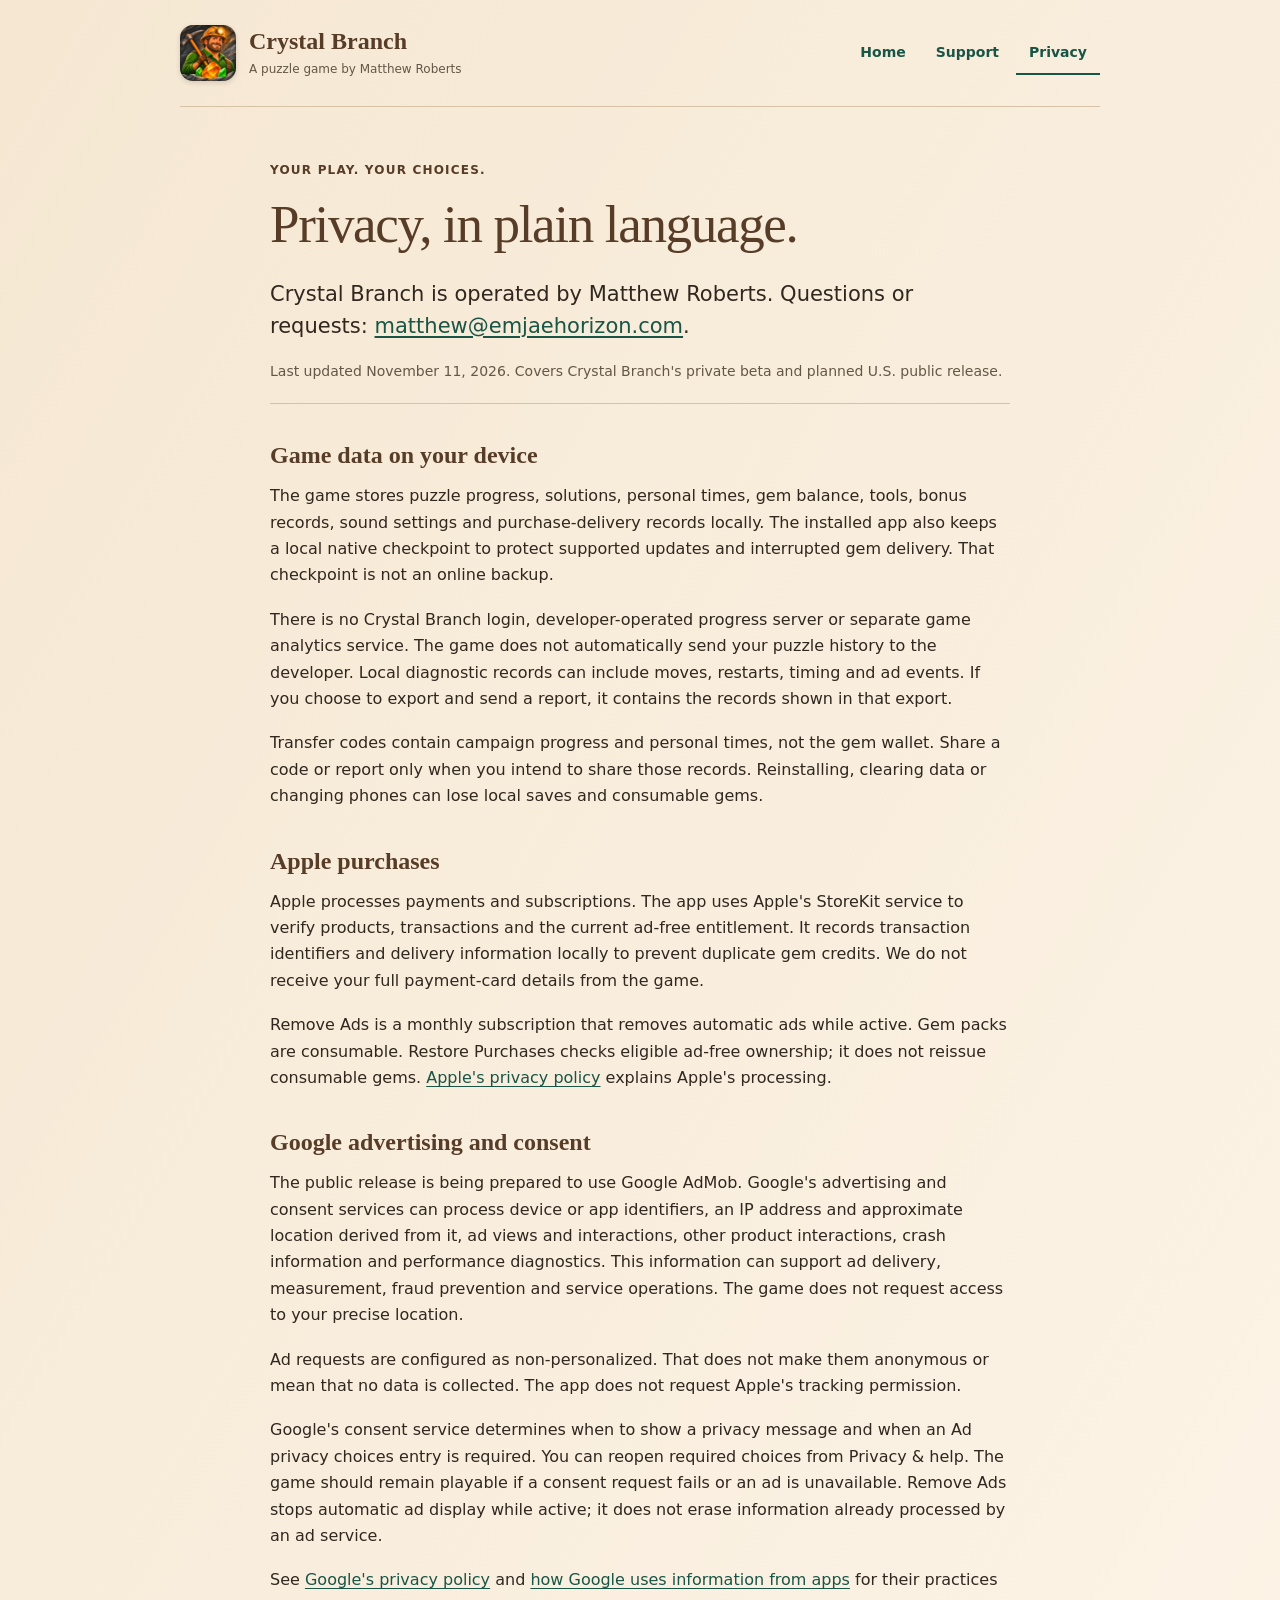
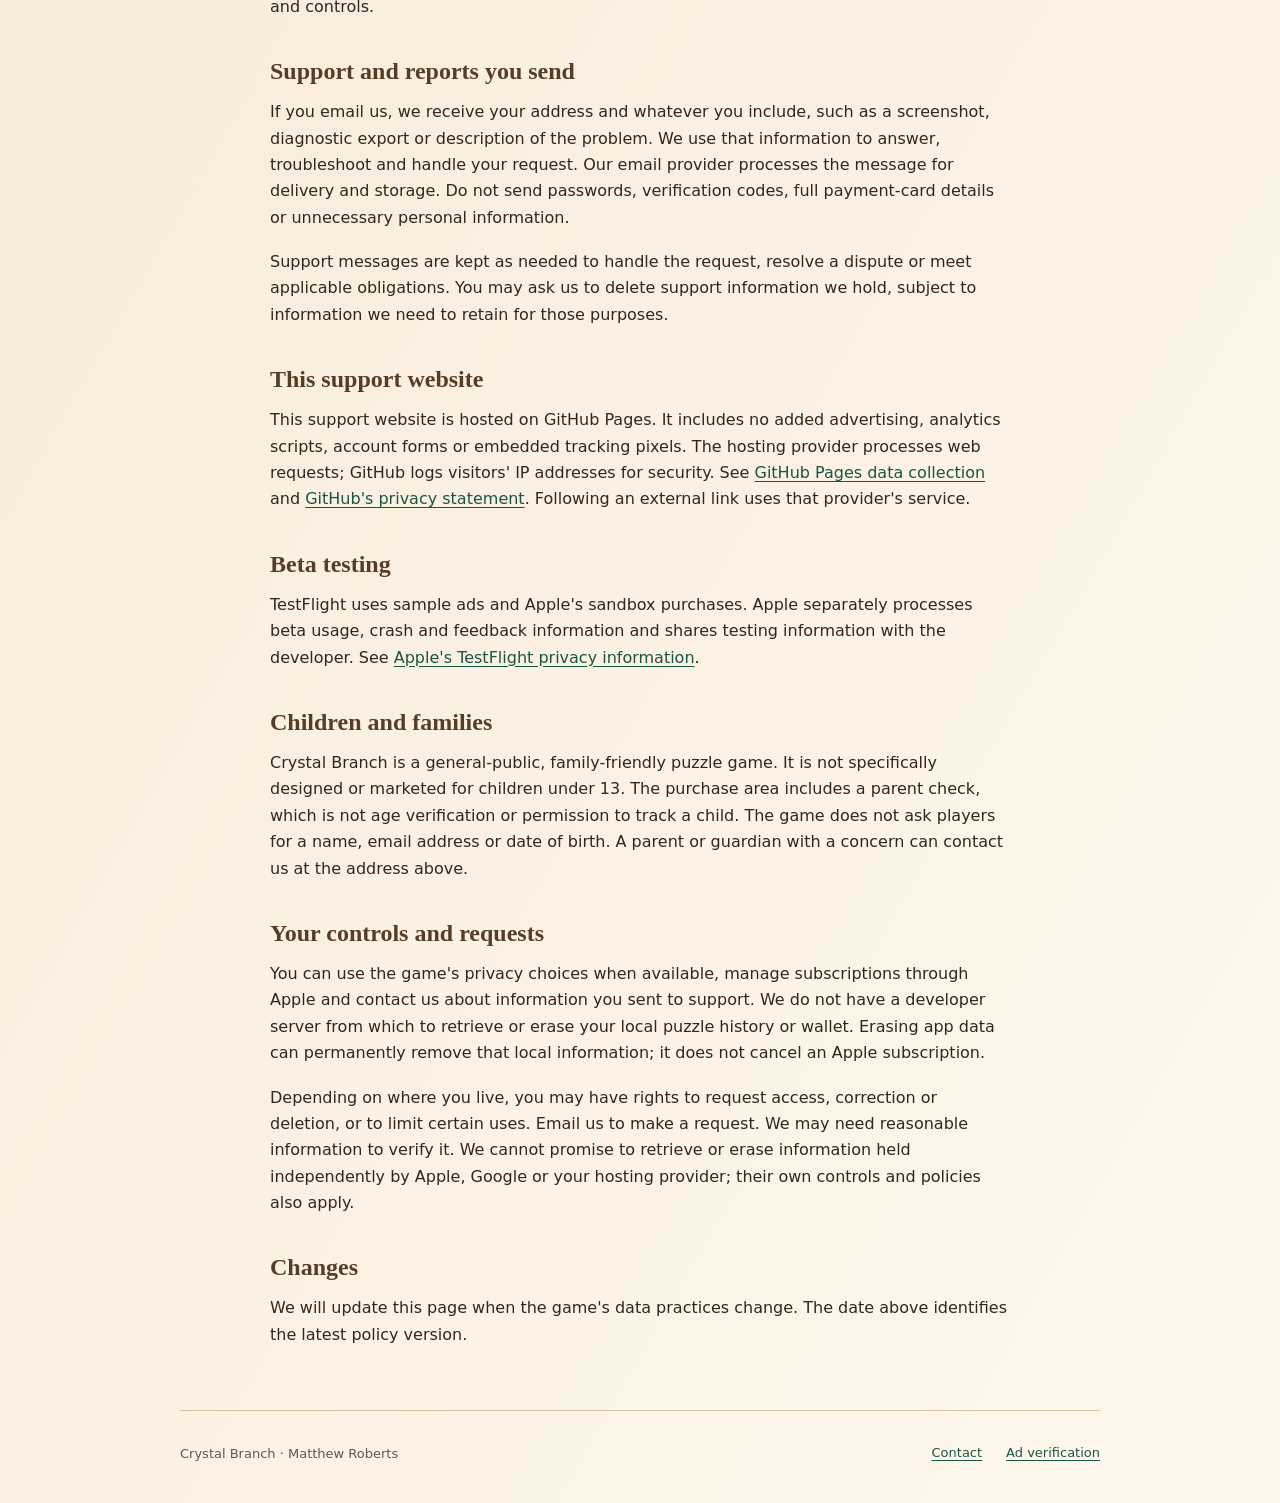
==== privacy/index.html @ 4c327fc4 "Publish Crystal Branch support and privacy website" ====
<!doctype html>
<html lang="en"><head><meta charset="utf-8"><meta name="viewport" content="width=device-width,initial-scale=1"><meta name="color-scheme" content="light"><meta http-equiv="Content-Security-Policy" content="default-src 'self'; script-src 'none'; connect-src 'none'; object-src 'none'; base-uri 'none'; form-action 'none'"><meta name="referrer" content="no-referrer"><title>Privacy · Crystal Branch</title><meta name="description" content="Official Crystal Branch support and privacy information from Matthew Roberts."><link rel="icon" href="../assets/miner-icon.png"><link rel="stylesheet" href="../assets/site.css"></head>
<body><a class="skip" href="#main">Skip to content</a>
<header class="site-header"><a class="brand" href="../"><img src="../assets/miner-icon.png" alt="" width="56" height="56"><span>Crystal Branch<small>A puzzle game by Matthew Roberts</small></span></a><nav aria-label="Main"><a href="../">Home</a><a href="../support/">Support</a><a href="../privacy/" aria-current="page">Privacy</a></nav></header>
<main id="main"><p class="kicker">Your play. Your choices.</p><h1>Privacy, in plain language.</h1>
    <p class="lead">Crystal Branch is operated by Matthew Roberts. Questions or requests: <a href="mailto:matthew@emjaehorizon.com?subject=Crystal%20Branch%20privacy">matthew@emjaehorizon.com</a>.</p>
    <p class="date">Last updated November 11, 2026. Covers Crystal Branch's private beta and planned U.S. public release.</p>
    <section><h2>Game data on your device</h2><p>The game stores puzzle progress, solutions, personal times, gem balance, tools, bonus records, sound settings and purchase-delivery records locally. The installed app also keeps a local native checkpoint to protect supported updates and interrupted gem delivery. That checkpoint is not an online backup.</p><p>There is no Crystal Branch login, developer-operated progress server or separate game analytics service. The game does not automatically send your puzzle history to the developer. Local diagnostic records can include moves, restarts, timing and ad events. If you choose to export and send a report, it contains the records shown in that export.</p><p>Transfer codes contain campaign progress and personal times, not the gem wallet. Share a code or report only when you intend to share those records. Reinstalling, clearing data or changing phones can lose local saves and consumable gems.</p></section>
    <section><h2>Apple purchases</h2><p>Apple processes payments and subscriptions. The app uses Apple's StoreKit service to verify products, transactions and the current ad-free entitlement. It records transaction identifiers and delivery information locally to prevent duplicate gem credits. We do not receive your full payment-card details from the game.</p><p>Remove Ads is a monthly subscription that removes automatic ads while active. Gem packs are consumable. Restore Purchases checks eligible ad-free ownership; it does not reissue consumable gems. <a href="https://www.apple.com/legal/privacy/" target="_blank" rel="noopener noreferrer">Apple's privacy policy</a> explains Apple's processing.</p></section>
    <section><h2>Google advertising and consent</h2><p>The public release is being prepared to use Google AdMob. Google's advertising and consent services can process device or app identifiers, an IP address and approximate location derived from it, ad views and interactions, other product interactions, crash information and performance diagnostics. This information can support ad delivery, measurement, fraud prevention and service operations. The game does not request access to your precise location.</p><p>Ad requests are configured as non-personalized. That does not make them anonymous or mean that no data is collected. The app does not request Apple's tracking permission.</p><p>Google's consent service determines when to show a privacy message and when an Ad privacy choices entry is required. You can reopen required choices from Privacy &amp; help. The game should remain playable if a consent request fails or an ad is unavailable. Remove Ads stops automatic ad display while active; it does not erase information already processed by an ad service.</p><p>See <a href="https://policies.google.com/privacy" target="_blank" rel="noopener noreferrer">Google's privacy policy</a> and <a href="https://policies.google.com/technologies/partner-sites" target="_blank" rel="noopener noreferrer">how Google uses information from apps</a> for their practices and controls.</p></section>
    <section><h2>Support and reports you send</h2><p>If you email us, we receive your address and whatever you include, such as a screenshot, diagnostic export or description of the problem. We use that information to answer, troubleshoot and handle your request. Our email provider processes the message for delivery and storage. Do not send passwords, verification codes, full payment-card details or unnecessary personal information.</p><p>Support messages are kept as needed to handle the request, resolve a dispute or meet applicable obligations. You may ask us to delete support information we hold, subject to information we need to retain for those purposes.</p></section>
    <section><h2>This support website</h2><p>This support website is hosted on GitHub Pages. It includes no added advertising, analytics scripts, account forms or embedded tracking pixels. The hosting provider processes web requests; GitHub logs visitors' IP addresses for security. See <a href="https://docs.github.com/en/pages/getting-started-with-github-pages/what-is-github-pages#data-collection" target="_blank" rel="noopener noreferrer">GitHub Pages data collection</a> and <a href="https://docs.github.com/en/site-policy/privacy-policies/github-general-privacy-statement" target="_blank" rel="noopener noreferrer">GitHub's privacy statement</a>. Following an external link uses that provider's service.</p></section>
    <section><h2>Beta testing</h2><p>TestFlight uses sample ads and Apple's sandbox purchases. Apple separately processes beta usage, crash and feedback information and shares testing information with the developer. See <a href="https://www.apple.com/legal/privacy/data/en/test-flight/" target="_blank" rel="noopener noreferrer">Apple's TestFlight privacy information</a>.</p></section>
    <section><h2>Children and families</h2><p>Crystal Branch is a general-public, family-friendly puzzle game. It is not specifically designed or marketed for children under 13. The purchase area includes a parent check, which is not age verification or permission to track a child. The game does not ask players for a name, email address or date of birth. A parent or guardian with a concern can contact us at the address above.</p></section>
    <section><h2>Your controls and requests</h2><p>You can use the game's privacy choices when available, manage subscriptions through Apple and contact us about information you sent to support. We do not have a developer server from which to retrieve or erase your local puzzle history or wallet. Erasing app data can permanently remove that local information; it does not cancel an Apple subscription.</p><p>Depending on where you live, you may have rights to request access, correction or deletion, or to limit certain uses. Email us to make a request. We may need reasonable information to verify it. We cannot promise to retrieve or erase information held independently by Apple, Google or your hosting provider; their own controls and policies also apply.</p></section>
    <section><h2>Changes</h2><p>We will update this page when the game's data practices change. The date above identifies the latest policy version.</p></section></main>
<footer><span>Crystal Branch · Matthew Roberts</span><a href="mailto:matthew@emjaehorizon.com">Contact</a><a href="../app-ads.txt">Ad verification</a></footer></body></html>
---- assets/site.css ----
:root{color-scheme:light;--paper:#fff7eb;--ink:#30271f;--muted:#645746;--line:#d5c2a7;--jade:#195546;--wood:#573c27;--apricot:#efc396;font-family:system-ui,-apple-system,BlinkMacSystemFont,"Segoe UI",sans-serif;font-size:16px;line-height:1.65;background:#eee0c9;color:var(--ink)}
*{box-sizing:border-box}body{margin:0;background:linear-gradient(120deg,#f5e7d2,#fff8ee);min-height:100vh}a{color:var(--jade);text-underline-offset:3px}a:hover{text-decoration-thickness:2px}a:focus-visible{outline:3px solid #a84b15;outline-offset:4px;border-radius:3px}.skip{position:absolute;left:12px;top:-100px;z-index:3;padding:12px;background:white}.skip:focus{top:12px}.draft{padding:9px 22px;text-align:center;background:#3e3025;color:#fff4df;font-size:12px;letter-spacing:.025em}.site-header,main,footer{width:min(100% - 48px,920px);margin-inline:auto}.site-header{padding-block:25px;display:flex;align-items:center;justify-content:space-between;gap:24px;border-bottom:1px solid var(--line)}.brand{display:flex;gap:13px;align-items:center;text-decoration:none;color:var(--wood);font:700 24px/1.15 Georgia,serif}.brand img{border-radius:13px;box-shadow:0 2px 5px #3e30252b}.brand small{display:block;font:12px/1.5 system-ui,sans-serif;color:var(--muted);padding-top:5px}.site-header nav{display:flex;gap:4px;flex-wrap:wrap}.site-header nav a{padding:10px 13px;min-height:44px;text-decoration:none;font-size:14px;font-weight:650}.site-header nav a[aria-current]{box-shadow:inset 0 -2px var(--jade)}main{padding-block:54px 62px;max-width:740px}.kicker{font-size:12px;letter-spacing:.1em;text-transform:uppercase;color:var(--wood);font-weight:700;margin:0 0 14px}h1{font:500 clamp(35px,5vw,53px)/1.12 Georgia,serif;letter-spacing:-.025em;color:var(--wood);margin:0 0 25px;max-width:660px}h2{font:600 24px/1.25 Georgia,serif;color:var(--wood);margin:0 0 13px}p{margin:0 0 18px}.lead{font-size:21px;line-height:1.5;max-width:650px}.date{font-size:14px;color:var(--muted);padding-bottom:20px;border-bottom:1px solid var(--line)}section{margin-top:36px}section p:last-child{margin-bottom:0}.actions{display:flex;align-items:center;gap:24px;flex-wrap:wrap;margin:30px 0 40px}.button{background:var(--jade);color:#fff8e9;display:inline-flex;min-height:48px;padding:11px 25px;border-radius:6px;font-weight:650;text-decoration:none}.text-link{display:inline-block;min-height:44px;padding-block:9px}.note{border-left:4px solid #c38c48;padding:6px 0 6px 22px}.note h2{font-size:22px}footer{border-top:1px solid var(--line);padding-block:22px 30px;display:flex;gap:12px 24px;flex-wrap:wrap;align-items:center;font-size:13px;color:var(--muted)}footer a{padding-block:9px;min-height:40px}footer span{margin-right:auto}
@media(max-width:580px){.site-header,main,footer{width:calc(100% - 36px)}.site-header{align-items:flex-start;flex-direction:column;gap:14px;padding-block:20px}.site-header nav{width:100%}.site-header nav a{padding-inline:12px}.site-header nav a:first-child{padding-left:0}main{padding-block:35px 45px}.draft{font-size:11px;text-align:left;padding:9px 18px}.lead{font-size:19px}footer span{width:100%}.actions{gap:12px 22px}}
@media(prefers-reduced-motion:no-preference){a{transition:color .12s ease,background-color .12s ease}}
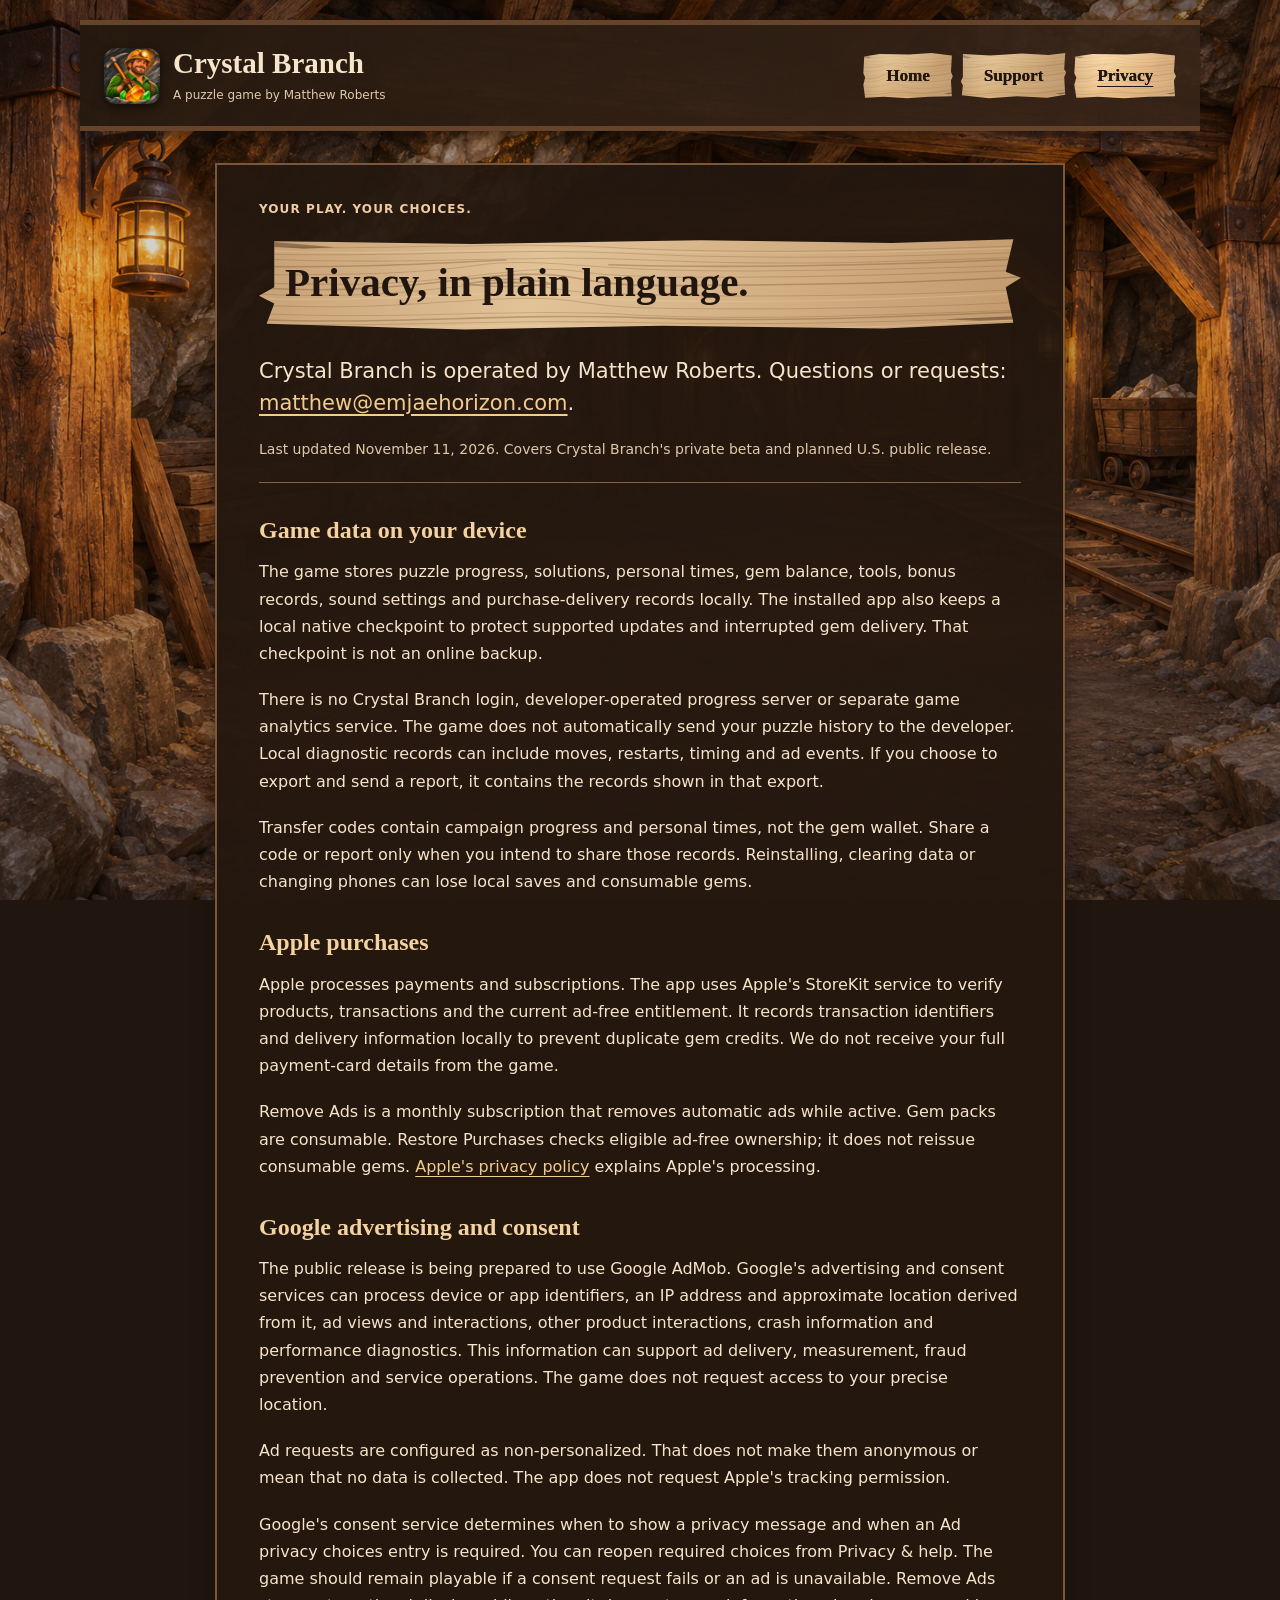
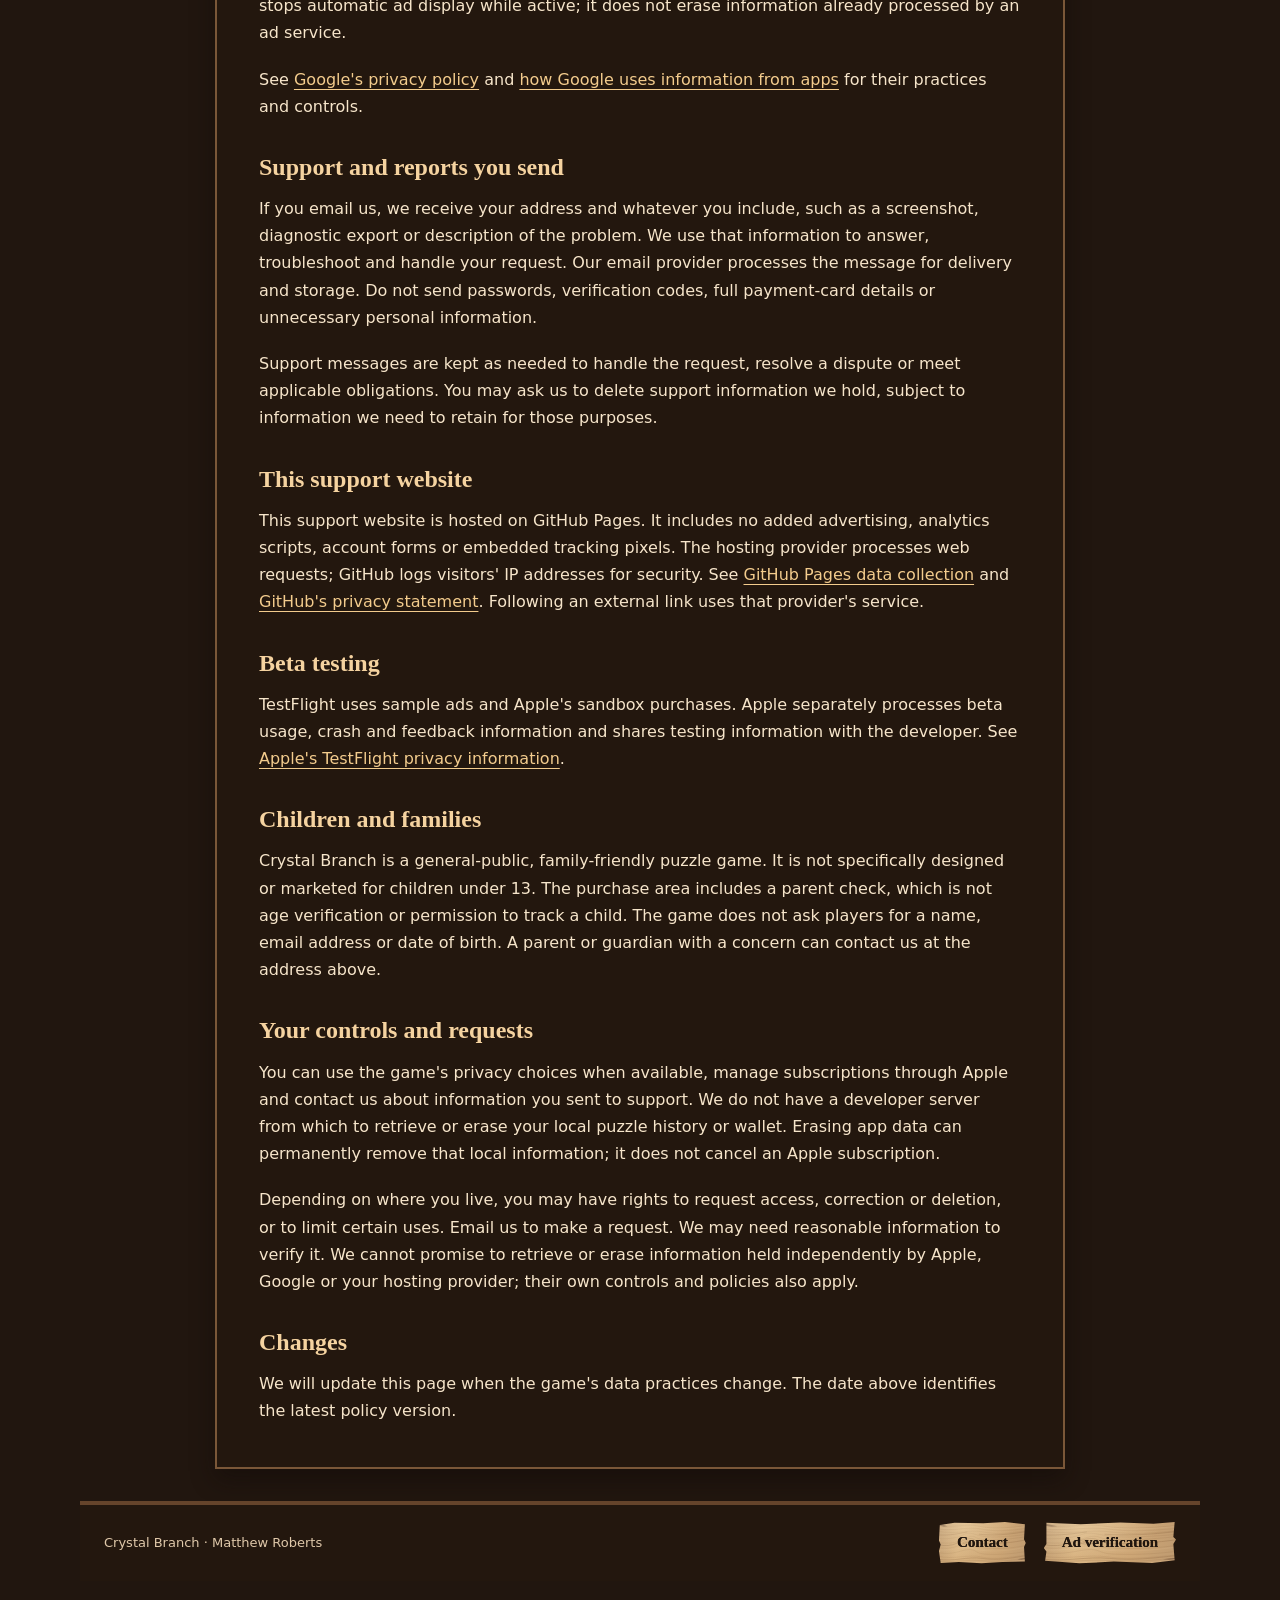
==== commit 4c000a69: "Match Crystal Branch website to the game timber and cave artwork" ====
--- a/privacy/index.html
+++ b/privacy/index.html
@@ -1,8 +1,8 @@
 <!doctype html>
-<html lang="en"><head><meta charset="utf-8"><meta name="viewport" content="width=device-width,initial-scale=1"><meta name="color-scheme" content="light"><meta http-equiv="Content-Security-Policy" content="default-src 'self'; script-src 'none'; connect-src 'none'; object-src 'none'; base-uri 'none'; form-action 'none'"><meta name="referrer" content="no-referrer"><title>Privacy · Crystal Branch</title><meta name="description" content="Official Crystal Branch support and privacy information from Matthew Roberts."><link rel="icon" href="../assets/miner-icon.png"><link rel="stylesheet" href="../assets/site.css"></head>
-<body><a class="skip" href="#main">Skip to content</a>
+<html lang="en"><head><meta charset="utf-8"><meta name="viewport" content="width=device-width,initial-scale=1"><meta name="color-scheme" content="dark"><meta http-equiv="Content-Security-Policy" content="default-src 'self'; script-src 'none'; connect-src 'none'; object-src 'none'; base-uri 'none'; form-action 'none'"><meta name="referrer" content="no-referrer"><title>Privacy · Crystal Branch</title><meta name="description" content="Official Crystal Branch support and privacy information from Matthew Roberts."><link rel="icon" href="../assets/miner-icon.png"><link rel="stylesheet" href="../assets/site.css?v=05d16c762f"></head>
+<body data-page="privacy"><a class="skip" href="#main">Skip to content</a>
 <header class="site-header"><a class="brand" href="../"><img src="../assets/miner-icon.png" alt="" width="56" height="56"><span>Crystal Branch<small>A puzzle game by Matthew Roberts</small></span></a><nav aria-label="Main"><a href="../">Home</a><a href="../support/">Support</a><a href="../privacy/" aria-current="page">Privacy</a></nav></header>
-<main id="main"><p class="kicker">Your play. Your choices.</p><h1>Privacy, in plain language.</h1>
+<main id="main" class="document-page"><div class="page-copy"><p class="kicker">Your play. Your choices.</p><h1>Privacy, in plain language.</h1>
     <p class="lead">Crystal Branch is operated by Matthew Roberts. Questions or requests: <a href="mailto:matthew@emjaehorizon.com?subject=Crystal%20Branch%20privacy">matthew@emjaehorizon.com</a>.</p>
     <p class="date">Last updated November 11, 2026. Covers Crystal Branch's private beta and planned U.S. public release.</p>
     <section><h2>Game data on your device</h2><p>The game stores puzzle progress, solutions, personal times, gem balance, tools, bonus records, sound settings and purchase-delivery records locally. The installed app also keeps a local native checkpoint to protect supported updates and interrupted gem delivery. That checkpoint is not an online backup.</p><p>There is no Crystal Branch login, developer-operated progress server or separate game analytics service. The game does not automatically send your puzzle history to the developer. Local diagnostic records can include moves, restarts, timing and ad events. If you choose to export and send a report, it contains the records shown in that export.</p><p>Transfer codes contain campaign progress and personal times, not the gem wallet. Share a code or report only when you intend to share those records. Reinstalling, clearing data or changing phones can lose local saves and consumable gems.</p></section>
@@ -13,5 +13,5 @@
     <section><h2>Beta testing</h2><p>TestFlight uses sample ads and Apple's sandbox purchases. Apple separately processes beta usage, crash and feedback information and shares testing information with the developer. See <a href="https://www.apple.com/legal/privacy/data/en/test-flight/" target="_blank" rel="noopener noreferrer">Apple's TestFlight privacy information</a>.</p></section>
     <section><h2>Children and families</h2><p>Crystal Branch is a general-public, family-friendly puzzle game. It is not specifically designed or marketed for children under 13. The purchase area includes a parent check, which is not age verification or permission to track a child. The game does not ask players for a name, email address or date of birth. A parent or guardian with a concern can contact us at the address above.</p></section>
     <section><h2>Your controls and requests</h2><p>You can use the game's privacy choices when available, manage subscriptions through Apple and contact us about information you sent to support. We do not have a developer server from which to retrieve or erase your local puzzle history or wallet. Erasing app data can permanently remove that local information; it does not cancel an Apple subscription.</p><p>Depending on where you live, you may have rights to request access, correction or deletion, or to limit certain uses. Email us to make a request. We may need reasonable information to verify it. We cannot promise to retrieve or erase information held independently by Apple, Google or your hosting provider; their own controls and policies also apply.</p></section>
-    <section><h2>Changes</h2><p>We will update this page when the game's data practices change. The date above identifies the latest policy version.</p></section></main>
+    <section><h2>Changes</h2><p>We will update this page when the game's data practices change. The date above identifies the latest policy version.</p></section></div></main>
 <footer><span>Crystal Branch · Matthew Roberts</span><a href="mailto:matthew@emjaehorizon.com">Contact</a><a href="../app-ads.txt">Ad verification</a></footer></body></html>
--- a/assets/site.css
+++ b/assets/site.css
@@ -1,4 +1,96 @@
-:root{color-scheme:light;--paper:#fff7eb;--ink:#30271f;--muted:#645746;--line:#d5c2a7;--jade:#195546;--wood:#573c27;--apricot:#efc396;font-family:system-ui,-apple-system,BlinkMacSystemFont,"Segoe UI",sans-serif;font-size:16px;line-height:1.65;background:#eee0c9;color:var(--ink)}
-*{box-sizing:border-box}body{margin:0;background:linear-gradient(120deg,#f5e7d2,#fff8ee);min-height:100vh}a{color:var(--jade);text-underline-offset:3px}a:hover{text-decoration-thickness:2px}a:focus-visible{outline:3px solid #a84b15;outline-offset:4px;border-radius:3px}.skip{position:absolute;left:12px;top:-100px;z-index:3;padding:12px;background:white}.skip:focus{top:12px}.draft{padding:9px 22px;text-align:center;background:#3e3025;color:#fff4df;font-size:12px;letter-spacing:.025em}.site-header,main,footer{width:min(100% - 48px,920px);margin-inline:auto}.site-header{padding-block:25px;display:flex;align-items:center;justify-content:space-between;gap:24px;border-bottom:1px solid var(--line)}.brand{display:flex;gap:13px;align-items:center;text-decoration:none;color:var(--wood);font:700 24px/1.15 Georgia,serif}.brand img{border-radius:13px;box-shadow:0 2px 5px #3e30252b}.brand small{display:block;font:12px/1.5 system-ui,sans-serif;color:var(--muted);padding-top:5px}.site-header nav{display:flex;gap:4px;flex-wrap:wrap}.site-header nav a{padding:10px 13px;min-height:44px;text-decoration:none;font-size:14px;font-weight:650}.site-header nav a[aria-current]{box-shadow:inset 0 -2px var(--jade)}main{padding-block:54px 62px;max-width:740px}.kicker{font-size:12px;letter-spacing:.1em;text-transform:uppercase;color:var(--wood);font-weight:700;margin:0 0 14px}h1{font:500 clamp(35px,5vw,53px)/1.12 Georgia,serif;letter-spacing:-.025em;color:var(--wood);margin:0 0 25px;max-width:660px}h2{font:600 24px/1.25 Georgia,serif;color:var(--wood);margin:0 0 13px}p{margin:0 0 18px}.lead{font-size:21px;line-height:1.5;max-width:650px}.date{font-size:14px;color:var(--muted);padding-bottom:20px;border-bottom:1px solid var(--line)}section{margin-top:36px}section p:last-child{margin-bottom:0}.actions{display:flex;align-items:center;gap:24px;flex-wrap:wrap;margin:30px 0 40px}.button{background:var(--jade);color:#fff8e9;display:inline-flex;min-height:48px;padding:11px 25px;border-radius:6px;font-weight:650;text-decoration:none}.text-link{display:inline-block;min-height:44px;padding-block:9px}.note{border-left:4px solid #c38c48;padding:6px 0 6px 22px}.note h2{font-size:22px}footer{border-top:1px solid var(--line);padding-block:22px 30px;display:flex;gap:12px 24px;flex-wrap:wrap;align-items:center;font-size:13px;color:var(--muted)}footer a{padding-block:9px;min-height:40px}footer span{margin-right:auto}
-@media(max-width:580px){.site-header,main,footer{width:calc(100% - 36px)}.site-header{align-items:flex-start;flex-direction:column;gap:14px;padding-block:20px}.site-header nav{width:100%}.site-header nav a{padding-inline:12px}.site-header nav a:first-child{padding-left:0}main{padding-block:35px 45px}.draft{font-size:11px;text-align:left;padding:9px 18px}.lead{font-size:19px}footer span{width:100%}.actions{gap:12px 22px}}
-@media(prefers-reduced-motion:no-preference){a{transition:color .12s ease,background-color .12s ease}}
+:root {
+  color-scheme: dark;
+  --ink: #f6e5ca;
+  --muted: #e0c9aa;
+  --jade: #f3cc8d;
+  --line: #826041;
+  --marker: "Marker Felt", "Segoe Print", "Bradley Hand", "Comic Sans MS", cursive;
+  --sign-edge: polygon(1% 10%,18% 5%,51% 6%,76% 3%,99% 8%,98% 42%,100% 51%,98% 60%,99% 93%,73% 94%,49% 97%,23% 94%,2% 96%,0 69%,2% 54%,0 45%);
+  --sign-edge-alt: polygon(2% 5%,28% 8%,58% 4%,83% 7%,99% 3%,98% 37%,100% 43%,98% 53%,99% 90%,82% 96%,53% 93%,27% 97%,1% 91%,2% 70%,0 62%,2% 53%);
+  font: 16px/1.7 system-ui,-apple-system,BlinkMacSystemFont,"Segoe UI",sans-serif;
+  background: #21160f;
+  color: var(--ink);
+}
+* { box-sizing: border-box; }
+body { margin: 0; min-height: 100vh; position: relative; isolation: isolate; }
+body::before {
+  content: ''; position: fixed; inset: 0; z-index: -1; pointer-events: none;
+  background: linear-gradient(180deg,#150d0873,#1c110b28 30%,#150d088c),url('./mine-cave.png') 55% center/cover no-repeat #21160f;
+}
+a { color: var(--jade); text-underline-offset: 4px; overflow-wrap: anywhere; }
+a:hover { text-decoration-thickness: 2px; }
+a:focus-visible { outline: 3px solid #fff0ba; outline-offset: 5px; }
+.skip { position: absolute; top: -100px; left: 12px; z-index: 5; padding: 12px; background: #24180f; }
+.skip:focus { top: 12px; }
+.draft { padding: 9px 18px; text-align: center; background: #24180f; color: #fff1d8; font-size: 12px; }
+.site-header,main,footer { width: min(100% - 48px,1120px); margin-inline: auto; }
+.site-header {
+  display: flex; justify-content: space-between; align-items: center; gap: 24px;
+  padding: 22px 24px; margin-top: 20px; position: relative;
+  background: linear-gradient(110deg,#25190ff5,#382519e8);
+  border-block: 5px solid #65442b; box-shadow: 0 6px 14px #0d080872;
+}
+.brand { display: flex; align-items: center; gap: 13px; text-decoration: none; color: var(--ink); font: 700 clamp(22px,3vw,29px)/1.15 var(--marker); }
+.brand img { border-radius: 12px; box-shadow: 0 3px 8px #0008; }
+.brand small { display: block; color: var(--muted); font: 12px/1.5 system-ui,sans-serif; padding-top: 6px; }
+nav { display: flex; flex-wrap: wrap; gap: 8px; }
+nav a,.button,.text-link,footer a {
+  position: relative; isolation: isolate; display: inline-flex; align-items: center; justify-content: center;
+  min-height: 48px; padding: 10px 23px; color: #20160f; text-decoration: none; border: 0;
+  background: none; font: 700 17px/1.4 var(--marker); text-shadow: .2px 0 currentColor;
+}
+nav a::before,.button::before,.text-link::before,footer a::before {
+  content: ''; position: absolute; inset: 0; z-index: -1; pointer-events: none;
+  background: radial-gradient(ellipse at 24% -6%,#fff0ce57,transparent 62%),url('./timber-grain.svg') center/100% 100% no-repeat,linear-gradient(105deg,#be9a70,#d8b381 27%,#cca575 69%,#be9a70);
+  clip-path: var(--sign-edge); filter: drop-shadow(0 3px 2px #0006);
+}
+nav a:nth-child(even)::before,.text-link::before,footer a:nth-of-type(even)::before { clip-path: var(--sign-edge-alt); }
+nav a[aria-current] { text-decoration: underline; text-underline-offset: 5px; }
+nav a[aria-current]::before,.button::before { background-color: #e5c698; filter: brightness(1.1); }
+nav a:hover,.button:hover,.text-link:hover,footer a:hover { text-decoration: underline; }
+main { margin-block: 32px; }
+.home-page { display: grid; grid-template-columns: minmax(0,1.45fr) minmax(0,1fr); align-items: start; gap: 0; }
+.page-copy { min-width: 0; padding: 32px 34px 36px; background: #24180ff2; border: 2px solid #7a5738; box-shadow: 0 10px 22px #100a087d; }
+.home-page .page-copy { background: linear-gradient(110deg,#24180ff5,#24180ff0); }
+.hero-miner { width: 100%; max-width: none; height: auto; margin-left: 0; margin-top: 20px; align-self: start; pointer-events: none; filter: drop-shadow(0 14px 12px #10080699); mask-image: linear-gradient(#000 86%,transparent 100%); }
+.kicker { color: #efcca1; font: 700 12px/1.5 system-ui,sans-serif; letter-spacing: .09em; text-transform: uppercase; margin: 0 0 18px; }
+h1 { position: relative; isolation: isolate; margin: 0 0 24px; padding: 21px 26px 25px; color: #20160f; font: 700 clamp(29px,3.4vw,41px)/1.22 var(--marker); text-wrap: balance; }
+h1::before { content: ''; position: absolute; inset: 0; z-index: -1; background: url('./timber-grain.svg') center/100% 100%,linear-gradient(110deg,#c6a074,#e2c297 37%,#c29a6e); clip-path: var(--sign-edge-alt); }
+h2 { font: 700 24px/1.3 var(--marker); color: #f5d3a0; margin: 0 0 12px; }
+p { margin: 0 0 19px; }
+.lead { font-size: 21px; line-height: 1.5; }
+.actions { display: flex; align-items: stretch; gap: 12px; flex-wrap: wrap; margin: 27px 0 35px; }
+.actions a { min-height: 56px; padding-inline: 25px; }
+section { margin-top: 32px; }
+section p:last-child { margin-bottom: 0; }
+.note { padding-left: 20px; border-left: 4px solid #be9157; }
+.date { padding-bottom: 20px; border-bottom: 1px solid var(--line); color: var(--muted); font-size: 14px; }
+.document-page { max-width: 850px; }
+.document-page .page-copy { padding: 35px 42px 42px; }
+footer { background: #24180ff2; border-top: 4px solid #65442b; padding: 16px 24px; margin-bottom: 24px; display: flex; align-items: center; flex-wrap: wrap; gap: 12px 18px; color: var(--muted); font-size: 13px; }
+footer span { margin-right: auto; }
+footer a { min-height: 44px; font-size: 15px; padding: 8px 18px; }
+@media(min-width:1100px) { .hero-miner { position: sticky; top: 22px; } }
+@media(max-width:760px) {
+  .site-header,main,footer { width: calc(100% - 28px); }
+  .site-header { margin-top: 14px; flex-direction: column; align-items: flex-start; padding: 18px; gap: 17px; }
+  nav { width: 100%; }
+  nav a { flex: 1; padding-inline: 12px; min-height: 48px; }
+  .home-page { grid-template-columns: minmax(0,1fr); gap: 0; }
+  .home-page .page-copy { grid-column: 1; grid-row: 1; }
+  .hero-miner { width: min(75%,340px); margin: 22px auto -4px; grid-row: 2; }
+  .page-copy,.document-page .page-copy { padding: 25px 22px 29px; }
+  main { margin-block: 22px; }
+  h1 { font-size: clamp(29px,5.7vw,37px); padding: 18px 20px 22px; }
+  .lead { font-size: 19px; }
+  footer { padding: 16px 18px; }
+  footer span { width: 100%; }
+}
+@media(max-width:370px) {
+  .site-header,main,footer { width: calc(100% - 20px); }
+  .brand { font-size: 21px; gap: 9px; }
+  .brand img { width: 48px; height: 48px; }
+  .page-copy,.document-page .page-copy { padding-inline: 17px; }
+  .actions { flex-direction: column; }
+}
+@media(prefers-reduced-motion:no-preference) { a { transition: filter .12s ease; } }
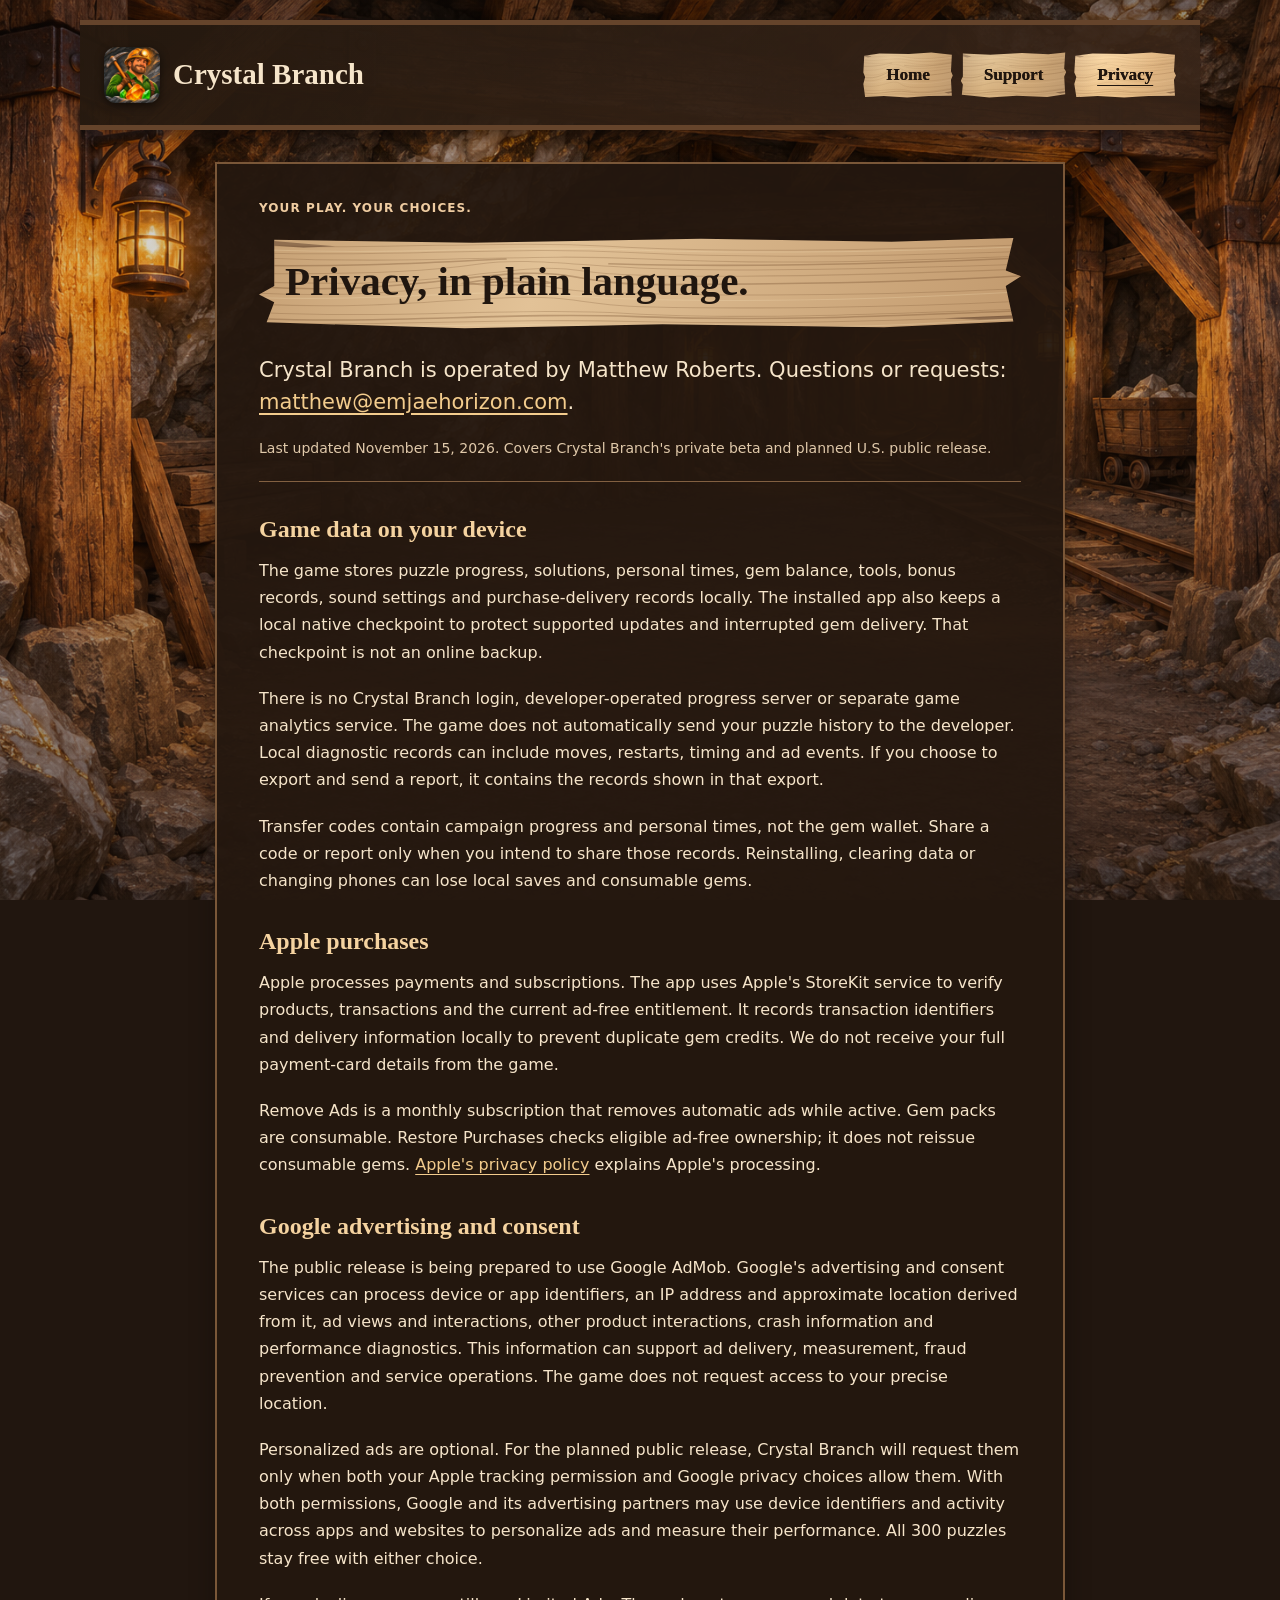
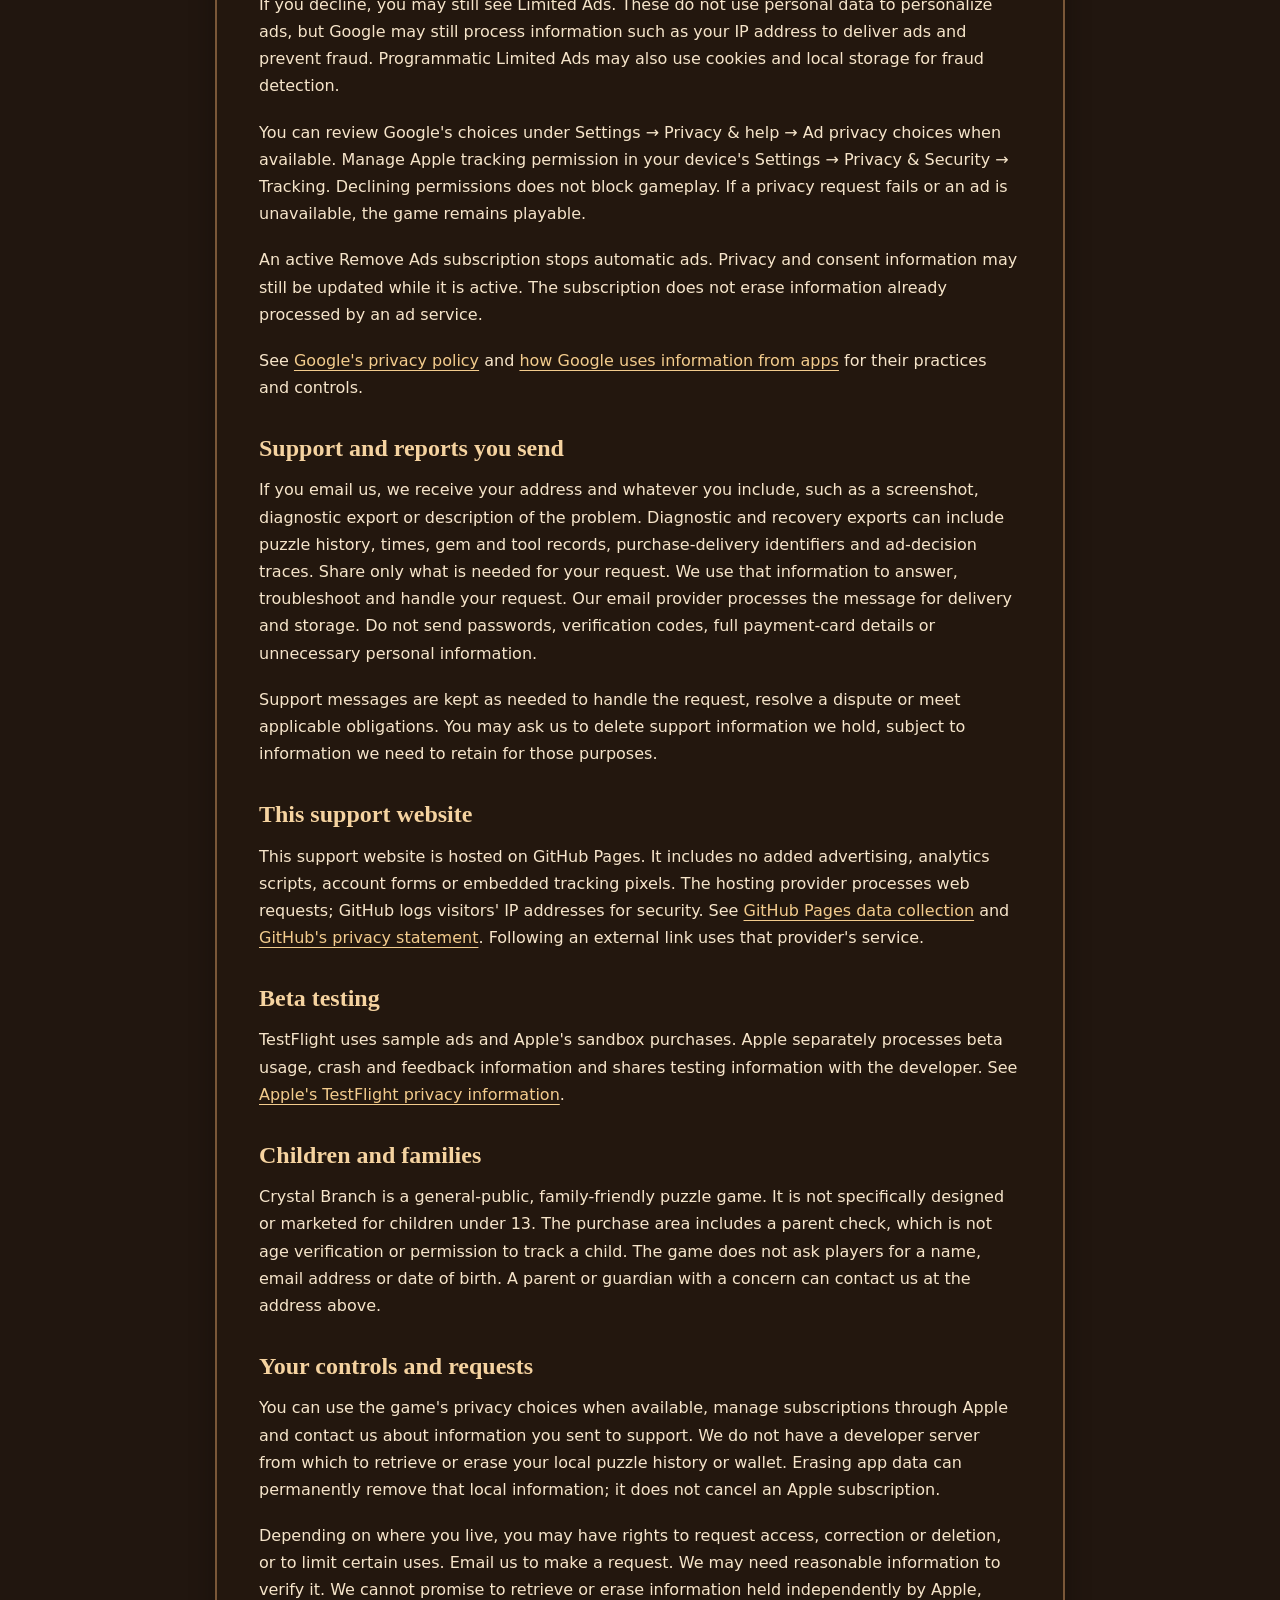
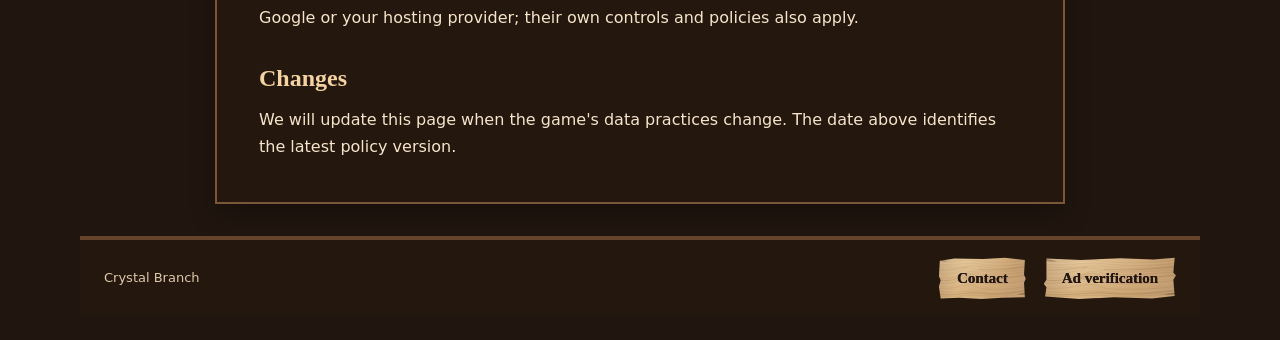
==== commit 49c64559: "Publish approved Crystal Branch privacy policy and website branding" ====
--- a/privacy/index.html
+++ b/privacy/index.html
@@ -1,17 +1,17 @@
 <!doctype html>
 <html lang="en"><head><meta charset="utf-8"><meta name="viewport" content="width=device-width,initial-scale=1"><meta name="color-scheme" content="dark"><meta http-equiv="Content-Security-Policy" content="default-src 'self'; script-src 'none'; connect-src 'none'; object-src 'none'; base-uri 'none'; form-action 'none'"><meta name="referrer" content="no-referrer"><title>Privacy · Crystal Branch</title><meta name="description" content="Official Crystal Branch support and privacy information from Matthew Roberts."><link rel="icon" href="../assets/miner-icon.png"><link rel="stylesheet" href="../assets/site.css?v=05d16c762f"></head>
 <body data-page="privacy"><a class="skip" href="#main">Skip to content</a>
-<header class="site-header"><a class="brand" href="../"><img src="../assets/miner-icon.png" alt="" width="56" height="56"><span>Crystal Branch<small>A puzzle game by Matthew Roberts</small></span></a><nav aria-label="Main"><a href="../">Home</a><a href="../support/">Support</a><a href="../privacy/" aria-current="page">Privacy</a></nav></header>
+<header class="site-header"><a class="brand" href="../"><img src="../assets/miner-icon.png" alt="" width="56" height="56"><span>Crystal Branch</span></a><nav aria-label="Main"><a href="../">Home</a><a href="../support/">Support</a><a href="../privacy/" aria-current="page">Privacy</a></nav></header>
 <main id="main" class="document-page"><div class="page-copy"><p class="kicker">Your play. Your choices.</p><h1>Privacy, in plain language.</h1>
     <p class="lead">Crystal Branch is operated by Matthew Roberts. Questions or requests: <a href="mailto:matthew@emjaehorizon.com?subject=Crystal%20Branch%20privacy">matthew@emjaehorizon.com</a>.</p>
-    <p class="date">Last updated November 11, 2026. Covers Crystal Branch's private beta and planned U.S. public release.</p>
+    <p class="date">Last updated November 15, 2026. Covers Crystal Branch's private beta and planned U.S. public release.</p>
     <section><h2>Game data on your device</h2><p>The game stores puzzle progress, solutions, personal times, gem balance, tools, bonus records, sound settings and purchase-delivery records locally. The installed app also keeps a local native checkpoint to protect supported updates and interrupted gem delivery. That checkpoint is not an online backup.</p><p>There is no Crystal Branch login, developer-operated progress server or separate game analytics service. The game does not automatically send your puzzle history to the developer. Local diagnostic records can include moves, restarts, timing and ad events. If you choose to export and send a report, it contains the records shown in that export.</p><p>Transfer codes contain campaign progress and personal times, not the gem wallet. Share a code or report only when you intend to share those records. Reinstalling, clearing data or changing phones can lose local saves and consumable gems.</p></section>
     <section><h2>Apple purchases</h2><p>Apple processes payments and subscriptions. The app uses Apple's StoreKit service to verify products, transactions and the current ad-free entitlement. It records transaction identifiers and delivery information locally to prevent duplicate gem credits. We do not receive your full payment-card details from the game.</p><p>Remove Ads is a monthly subscription that removes automatic ads while active. Gem packs are consumable. Restore Purchases checks eligible ad-free ownership; it does not reissue consumable gems. <a href="https://www.apple.com/legal/privacy/" target="_blank" rel="noopener noreferrer">Apple's privacy policy</a> explains Apple's processing.</p></section>
-    <section><h2>Google advertising and consent</h2><p>The public release is being prepared to use Google AdMob. Google's advertising and consent services can process device or app identifiers, an IP address and approximate location derived from it, ad views and interactions, other product interactions, crash information and performance diagnostics. This information can support ad delivery, measurement, fraud prevention and service operations. The game does not request access to your precise location.</p><p>Ad requests are configured as non-personalized. That does not make them anonymous or mean that no data is collected. The app does not request Apple's tracking permission.</p><p>Google's consent service determines when to show a privacy message and when an Ad privacy choices entry is required. You can reopen required choices from Privacy &amp; help. The game should remain playable if a consent request fails or an ad is unavailable. Remove Ads stops automatic ad display while active; it does not erase information already processed by an ad service.</p><p>See <a href="https://policies.google.com/privacy" target="_blank" rel="noopener noreferrer">Google's privacy policy</a> and <a href="https://policies.google.com/technologies/partner-sites" target="_blank" rel="noopener noreferrer">how Google uses information from apps</a> for their practices and controls.</p></section>
-    <section><h2>Support and reports you send</h2><p>If you email us, we receive your address and whatever you include, such as a screenshot, diagnostic export or description of the problem. We use that information to answer, troubleshoot and handle your request. Our email provider processes the message for delivery and storage. Do not send passwords, verification codes, full payment-card details or unnecessary personal information.</p><p>Support messages are kept as needed to handle the request, resolve a dispute or meet applicable obligations. You may ask us to delete support information we hold, subject to information we need to retain for those purposes.</p></section>
+    <section><h2>Google advertising and consent</h2><p>The public release is being prepared to use Google AdMob. Google's advertising and consent services can process device or app identifiers, an IP address and approximate location derived from it, ad views and interactions, other product interactions, crash information and performance diagnostics. This information can support ad delivery, measurement, fraud prevention and service operations. The game does not request access to your precise location.</p><p>Personalized ads are optional. For the planned public release, Crystal Branch will request them only when both your Apple tracking permission and Google privacy choices allow them. With both permissions, Google and its advertising partners may use device identifiers and activity across apps and websites to personalize ads and measure their performance. All 300 puzzles stay free with either choice.</p><p>If you decline, you may still see Limited Ads. These do not use personal data to personalize ads, but Google may still process information such as your IP address to deliver ads and prevent fraud. Programmatic Limited Ads may also use cookies and local storage for fraud detection.</p><p>You can review Google's choices under Settings → Privacy &amp; help → Ad privacy choices when available. Manage Apple tracking permission in your device's Settings → Privacy &amp; Security → Tracking. Declining permissions does not block gameplay. If a privacy request fails or an ad is unavailable, the game remains playable.</p><p>An active Remove Ads subscription stops automatic ads. Privacy and consent information may still be updated while it is active. The subscription does not erase information already processed by an ad service.</p><p>See <a href="https://policies.google.com/privacy" target="_blank" rel="noopener noreferrer">Google's privacy policy</a> and <a href="https://policies.google.com/technologies/partner-sites" target="_blank" rel="noopener noreferrer">how Google uses information from apps</a> for their practices and controls.</p></section>
+    <section><h2>Support and reports you send</h2><p>If you email us, we receive your address and whatever you include, such as a screenshot, diagnostic export or description of the problem. Diagnostic and recovery exports can include puzzle history, times, gem and tool records, purchase-delivery identifiers and ad-decision traces. Share only what is needed for your request. We use that information to answer, troubleshoot and handle your request. Our email provider processes the message for delivery and storage. Do not send passwords, verification codes, full payment-card details or unnecessary personal information.</p><p>Support messages are kept as needed to handle the request, resolve a dispute or meet applicable obligations. You may ask us to delete support information we hold, subject to information we need to retain for those purposes.</p></section>
     <section><h2>This support website</h2><p>This support website is hosted on GitHub Pages. It includes no added advertising, analytics scripts, account forms or embedded tracking pixels. The hosting provider processes web requests; GitHub logs visitors' IP addresses for security. See <a href="https://docs.github.com/en/pages/getting-started-with-github-pages/what-is-github-pages#data-collection" target="_blank" rel="noopener noreferrer">GitHub Pages data collection</a> and <a href="https://docs.github.com/en/site-policy/privacy-policies/github-general-privacy-statement" target="_blank" rel="noopener noreferrer">GitHub's privacy statement</a>. Following an external link uses that provider's service.</p></section>
     <section><h2>Beta testing</h2><p>TestFlight uses sample ads and Apple's sandbox purchases. Apple separately processes beta usage, crash and feedback information and shares testing information with the developer. See <a href="https://www.apple.com/legal/privacy/data/en/test-flight/" target="_blank" rel="noopener noreferrer">Apple's TestFlight privacy information</a>.</p></section>
     <section><h2>Children and families</h2><p>Crystal Branch is a general-public, family-friendly puzzle game. It is not specifically designed or marketed for children under 13. The purchase area includes a parent check, which is not age verification or permission to track a child. The game does not ask players for a name, email address or date of birth. A parent or guardian with a concern can contact us at the address above.</p></section>
     <section><h2>Your controls and requests</h2><p>You can use the game's privacy choices when available, manage subscriptions through Apple and contact us about information you sent to support. We do not have a developer server from which to retrieve or erase your local puzzle history or wallet. Erasing app data can permanently remove that local information; it does not cancel an Apple subscription.</p><p>Depending on where you live, you may have rights to request access, correction or deletion, or to limit certain uses. Email us to make a request. We may need reasonable information to verify it. We cannot promise to retrieve or erase information held independently by Apple, Google or your hosting provider; their own controls and policies also apply.</p></section>
     <section><h2>Changes</h2><p>We will update this page when the game's data practices change. The date above identifies the latest policy version.</p></section></div></main>
-<footer><span>Crystal Branch · Matthew Roberts</span><a href="mailto:matthew@emjaehorizon.com">Contact</a><a href="../app-ads.txt">Ad verification</a></footer></body></html>
+<footer><span>Crystal Branch</span><a href="mailto:matthew@emjaehorizon.com">Contact</a><a href="../app-ads.txt">Ad verification</a></footer></body></html>
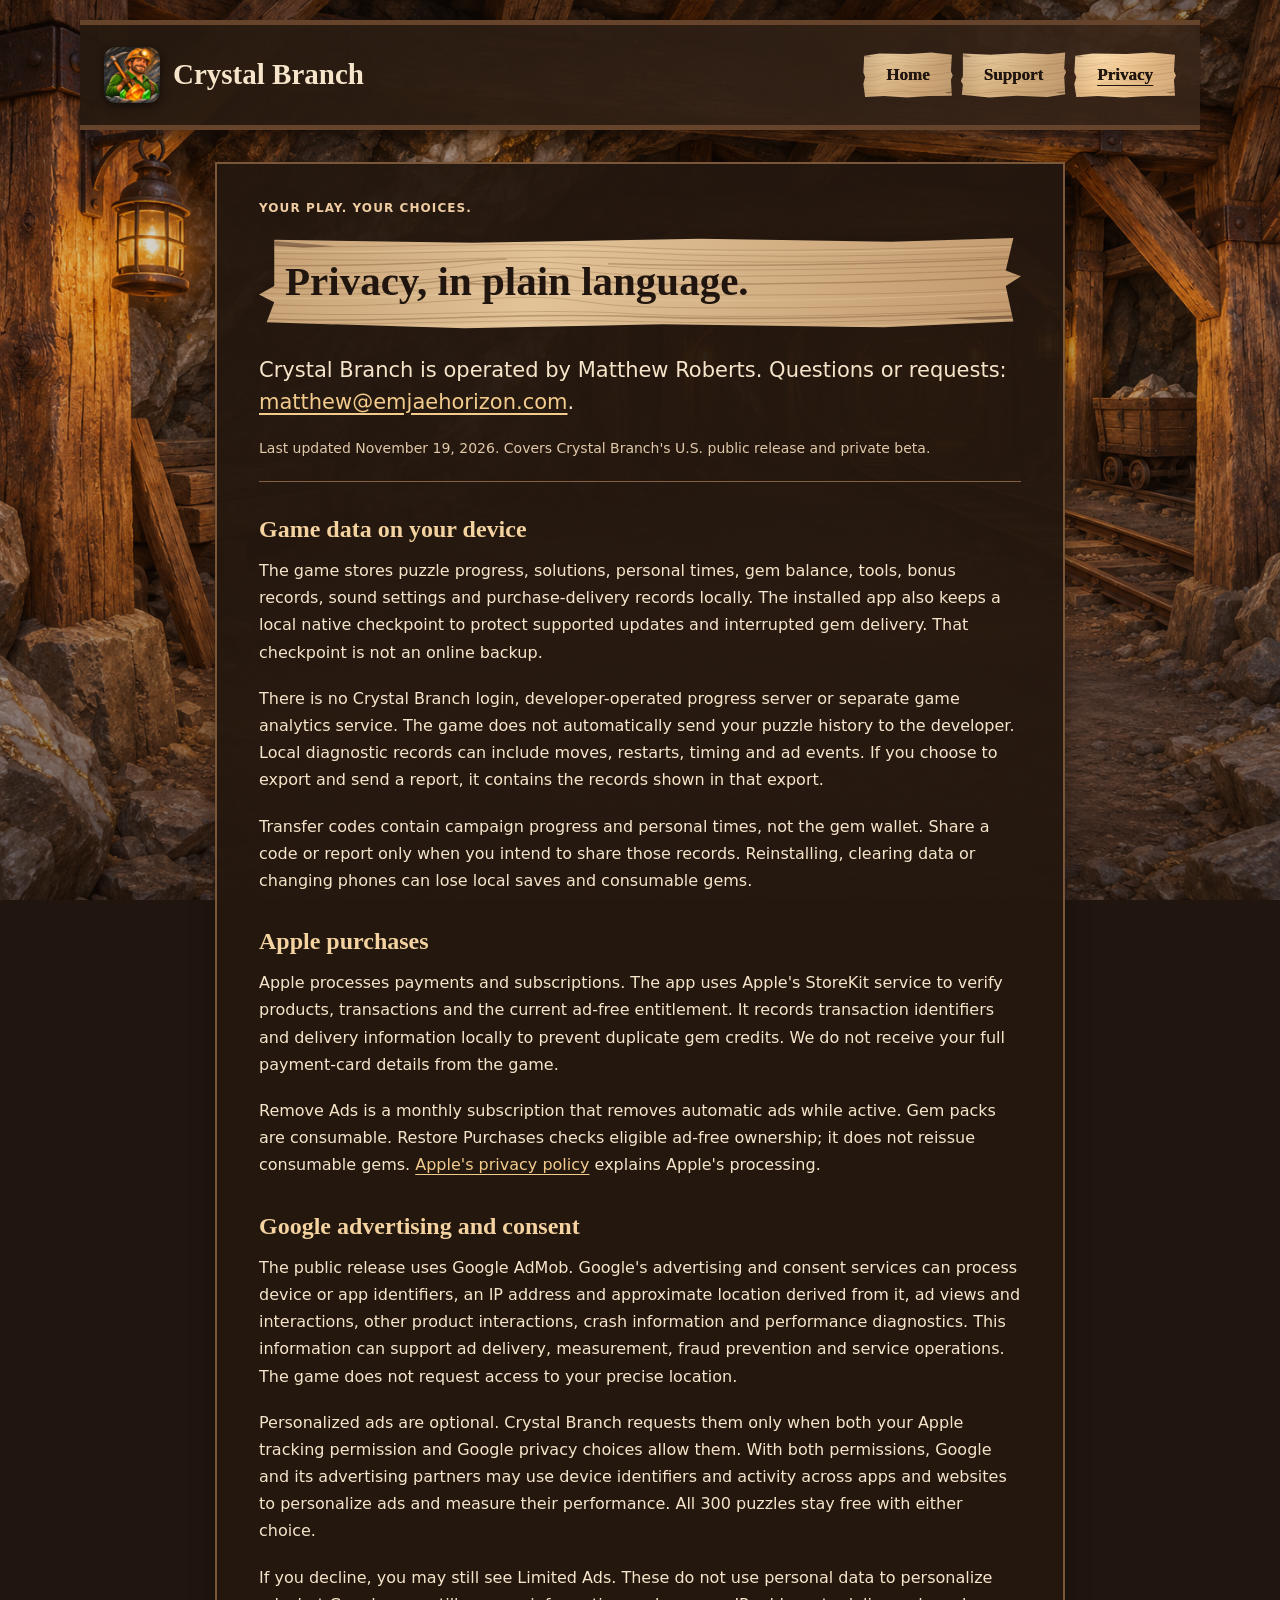
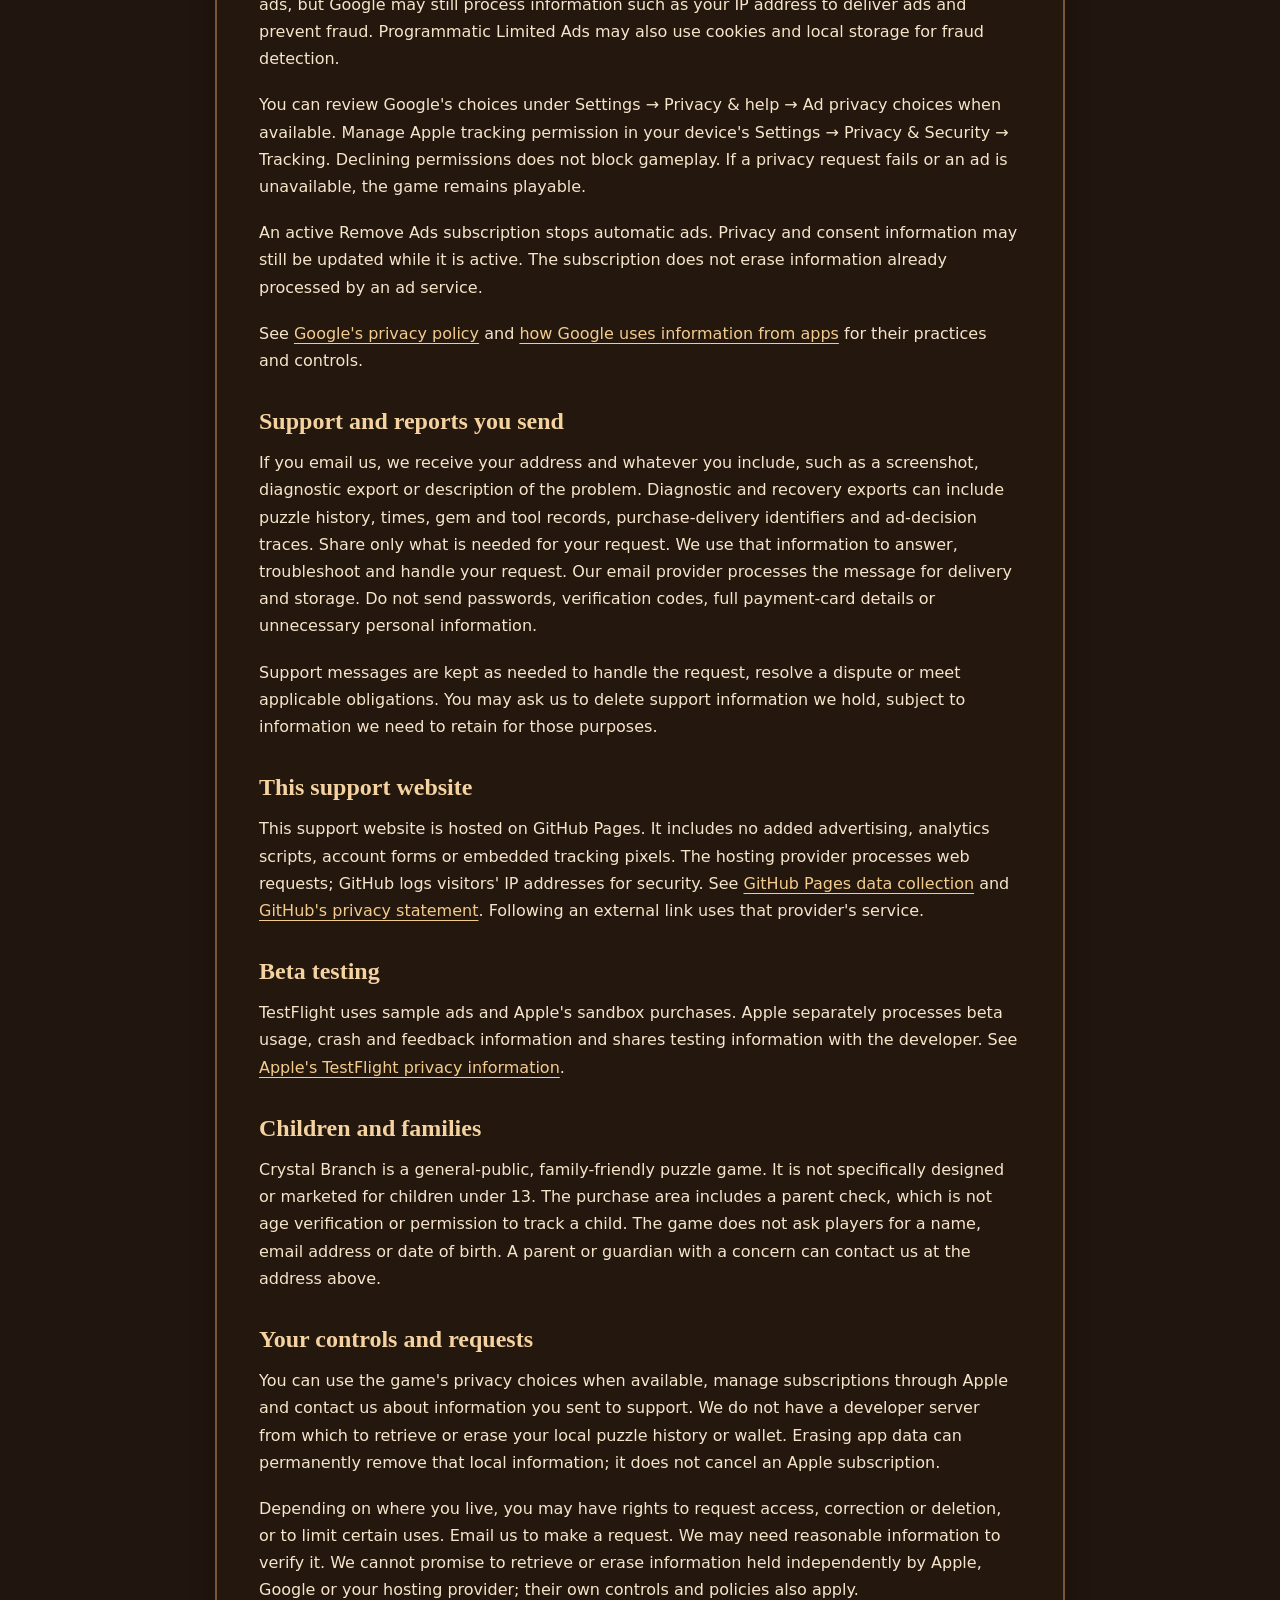
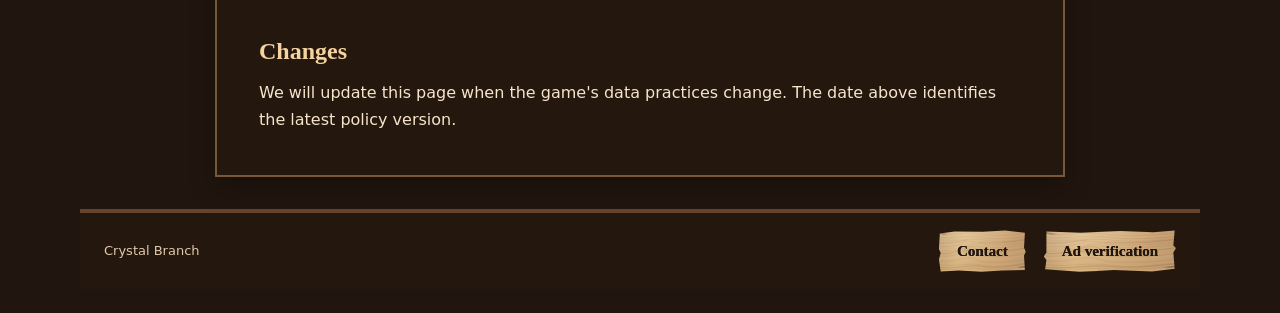
==== commit 939a9408: "Update privacy policy release wording for the live U.S. app" ====
--- a/privacy/index.html
+++ b/privacy/index.html
@@ -4,10 +4,10 @@
 <header class="site-header"><a class="brand" href="../"><img src="../assets/miner-icon.png" alt="" width="56" height="56"><span>Crystal Branch</span></a><nav aria-label="Main"><a href="../">Home</a><a href="../support/">Support</a><a href="../privacy/" aria-current="page">Privacy</a></nav></header>
 <main id="main" class="document-page"><div class="page-copy"><p class="kicker">Your play. Your choices.</p><h1>Privacy, in plain language.</h1>
     <p class="lead">Crystal Branch is operated by Matthew Roberts. Questions or requests: <a href="mailto:matthew@emjaehorizon.com?subject=Crystal%20Branch%20privacy">matthew@emjaehorizon.com</a>.</p>
-    <p class="date">Last updated November 15, 2026. Covers Crystal Branch's private beta and planned U.S. public release.</p>
+    <p class="date">Last updated November 19, 2026. Covers Crystal Branch's U.S. public release and private beta.</p>
     <section><h2>Game data on your device</h2><p>The game stores puzzle progress, solutions, personal times, gem balance, tools, bonus records, sound settings and purchase-delivery records locally. The installed app also keeps a local native checkpoint to protect supported updates and interrupted gem delivery. That checkpoint is not an online backup.</p><p>There is no Crystal Branch login, developer-operated progress server or separate game analytics service. The game does not automatically send your puzzle history to the developer. Local diagnostic records can include moves, restarts, timing and ad events. If you choose to export and send a report, it contains the records shown in that export.</p><p>Transfer codes contain campaign progress and personal times, not the gem wallet. Share a code or report only when you intend to share those records. Reinstalling, clearing data or changing phones can lose local saves and consumable gems.</p></section>
     <section><h2>Apple purchases</h2><p>Apple processes payments and subscriptions. The app uses Apple's StoreKit service to verify products, transactions and the current ad-free entitlement. It records transaction identifiers and delivery information locally to prevent duplicate gem credits. We do not receive your full payment-card details from the game.</p><p>Remove Ads is a monthly subscription that removes automatic ads while active. Gem packs are consumable. Restore Purchases checks eligible ad-free ownership; it does not reissue consumable gems. <a href="https://www.apple.com/legal/privacy/" target="_blank" rel="noopener noreferrer">Apple's privacy policy</a> explains Apple's processing.</p></section>
-    <section><h2>Google advertising and consent</h2><p>The public release is being prepared to use Google AdMob. Google's advertising and consent services can process device or app identifiers, an IP address and approximate location derived from it, ad views and interactions, other product interactions, crash information and performance diagnostics. This information can support ad delivery, measurement, fraud prevention and service operations. The game does not request access to your precise location.</p><p>Personalized ads are optional. For the planned public release, Crystal Branch will request them only when both your Apple tracking permission and Google privacy choices allow them. With both permissions, Google and its advertising partners may use device identifiers and activity across apps and websites to personalize ads and measure their performance. All 300 puzzles stay free with either choice.</p><p>If you decline, you may still see Limited Ads. These do not use personal data to personalize ads, but Google may still process information such as your IP address to deliver ads and prevent fraud. Programmatic Limited Ads may also use cookies and local storage for fraud detection.</p><p>You can review Google's choices under Settings → Privacy &amp; help → Ad privacy choices when available. Manage Apple tracking permission in your device's Settings → Privacy &amp; Security → Tracking. Declining permissions does not block gameplay. If a privacy request fails or an ad is unavailable, the game remains playable.</p><p>An active Remove Ads subscription stops automatic ads. Privacy and consent information may still be updated while it is active. The subscription does not erase information already processed by an ad service.</p><p>See <a href="https://policies.google.com/privacy" target="_blank" rel="noopener noreferrer">Google's privacy policy</a> and <a href="https://policies.google.com/technologies/partner-sites" target="_blank" rel="noopener noreferrer">how Google uses information from apps</a> for their practices and controls.</p></section>
+    <section><h2>Google advertising and consent</h2><p>The public release uses Google AdMob. Google's advertising and consent services can process device or app identifiers, an IP address and approximate location derived from it, ad views and interactions, other product interactions, crash information and performance diagnostics. This information can support ad delivery, measurement, fraud prevention and service operations. The game does not request access to your precise location.</p><p>Personalized ads are optional. Crystal Branch requests them only when both your Apple tracking permission and Google privacy choices allow them. With both permissions, Google and its advertising partners may use device identifiers and activity across apps and websites to personalize ads and measure their performance. All 300 puzzles stay free with either choice.</p><p>If you decline, you may still see Limited Ads. These do not use personal data to personalize ads, but Google may still process information such as your IP address to deliver ads and prevent fraud. Programmatic Limited Ads may also use cookies and local storage for fraud detection.</p><p>You can review Google's choices under Settings → Privacy &amp; help → Ad privacy choices when available. Manage Apple tracking permission in your device's Settings → Privacy &amp; Security → Tracking. Declining permissions does not block gameplay. If a privacy request fails or an ad is unavailable, the game remains playable.</p><p>An active Remove Ads subscription stops automatic ads. Privacy and consent information may still be updated while it is active. The subscription does not erase information already processed by an ad service.</p><p>See <a href="https://policies.google.com/privacy" target="_blank" rel="noopener noreferrer">Google's privacy policy</a> and <a href="https://policies.google.com/technologies/partner-sites" target="_blank" rel="noopener noreferrer">how Google uses information from apps</a> for their practices and controls.</p></section>
     <section><h2>Support and reports you send</h2><p>If you email us, we receive your address and whatever you include, such as a screenshot, diagnostic export or description of the problem. Diagnostic and recovery exports can include puzzle history, times, gem and tool records, purchase-delivery identifiers and ad-decision traces. Share only what is needed for your request. We use that information to answer, troubleshoot and handle your request. Our email provider processes the message for delivery and storage. Do not send passwords, verification codes, full payment-card details or unnecessary personal information.</p><p>Support messages are kept as needed to handle the request, resolve a dispute or meet applicable obligations. You may ask us to delete support information we hold, subject to information we need to retain for those purposes.</p></section>
     <section><h2>This support website</h2><p>This support website is hosted on GitHub Pages. It includes no added advertising, analytics scripts, account forms or embedded tracking pixels. The hosting provider processes web requests; GitHub logs visitors' IP addresses for security. See <a href="https://docs.github.com/en/pages/getting-started-with-github-pages/what-is-github-pages#data-collection" target="_blank" rel="noopener noreferrer">GitHub Pages data collection</a> and <a href="https://docs.github.com/en/site-policy/privacy-policies/github-general-privacy-statement" target="_blank" rel="noopener noreferrer">GitHub's privacy statement</a>. Following an external link uses that provider's service.</p></section>
     <section><h2>Beta testing</h2><p>TestFlight uses sample ads and Apple's sandbox purchases. Apple separately processes beta usage, crash and feedback information and shares testing information with the developer. See <a href="https://www.apple.com/legal/privacy/data/en/test-flight/" target="_blank" rel="noopener noreferrer">Apple's TestFlight privacy information</a>.</p></section>
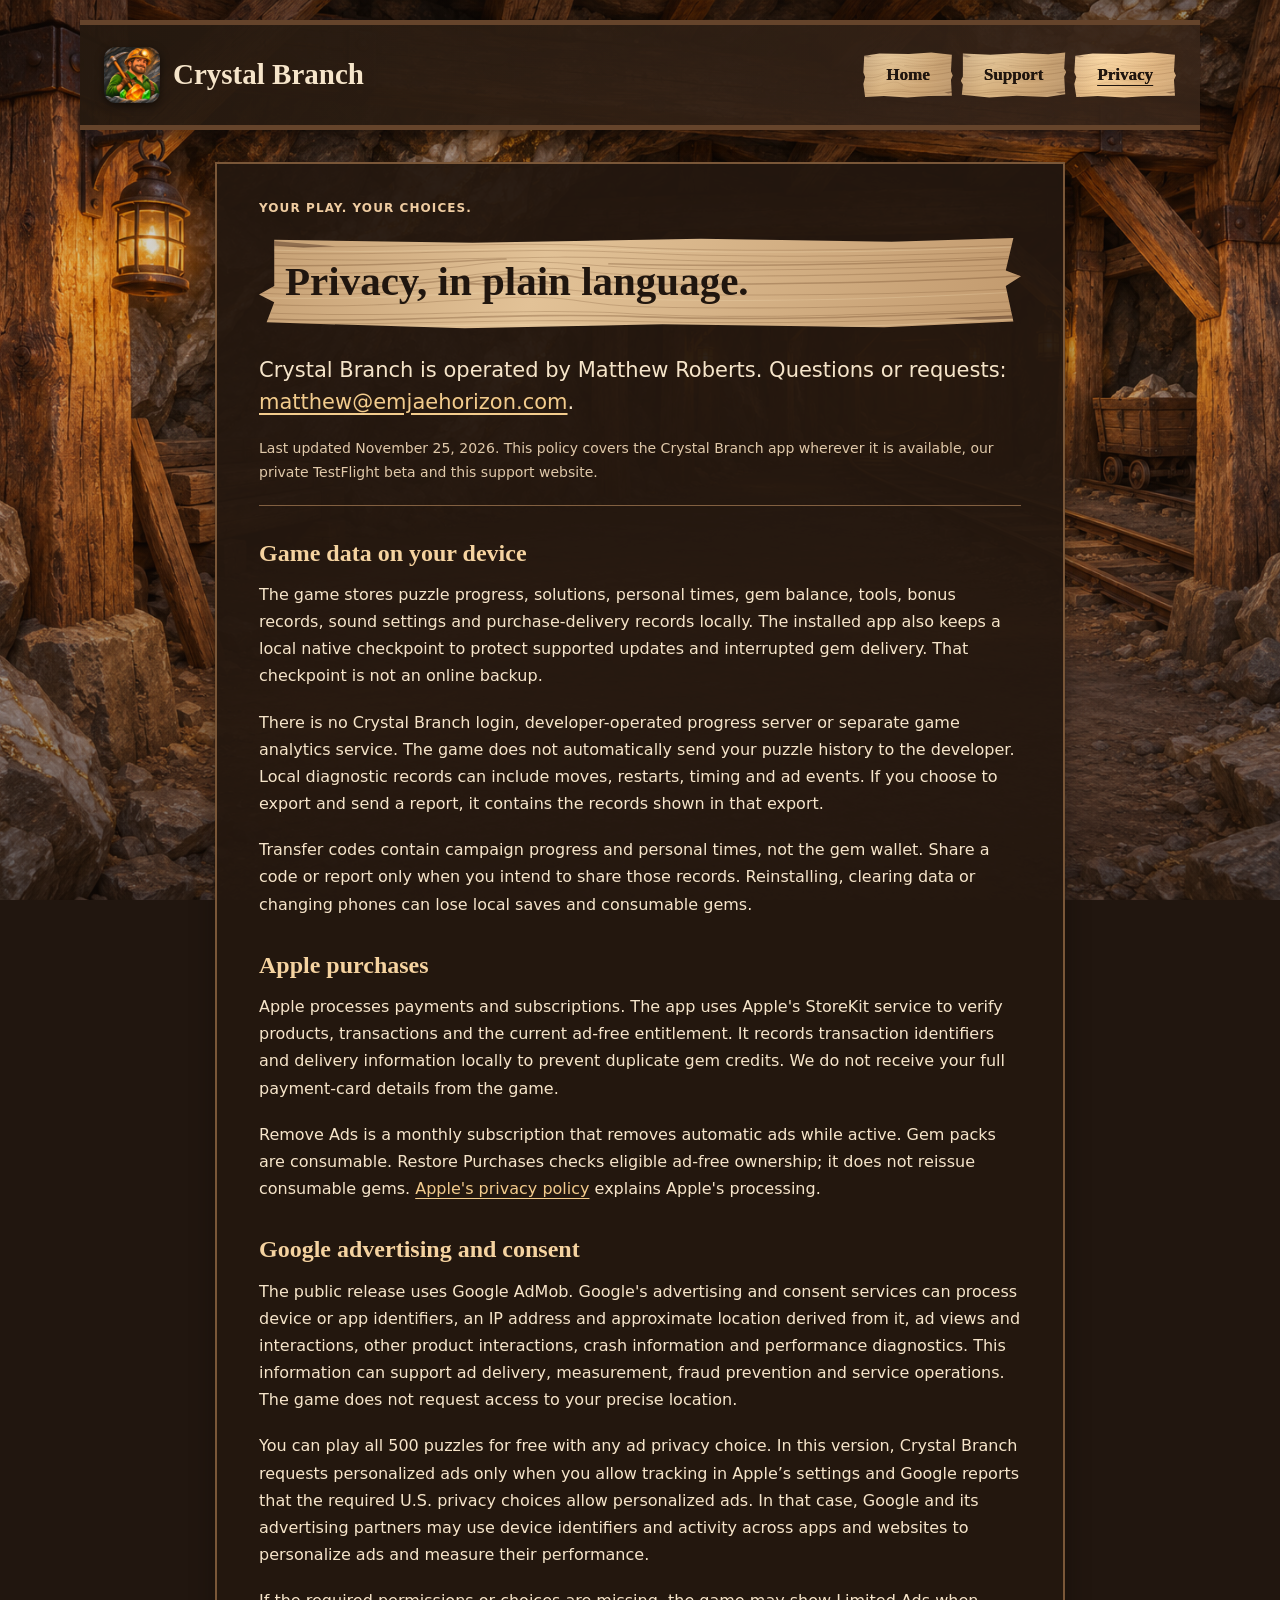
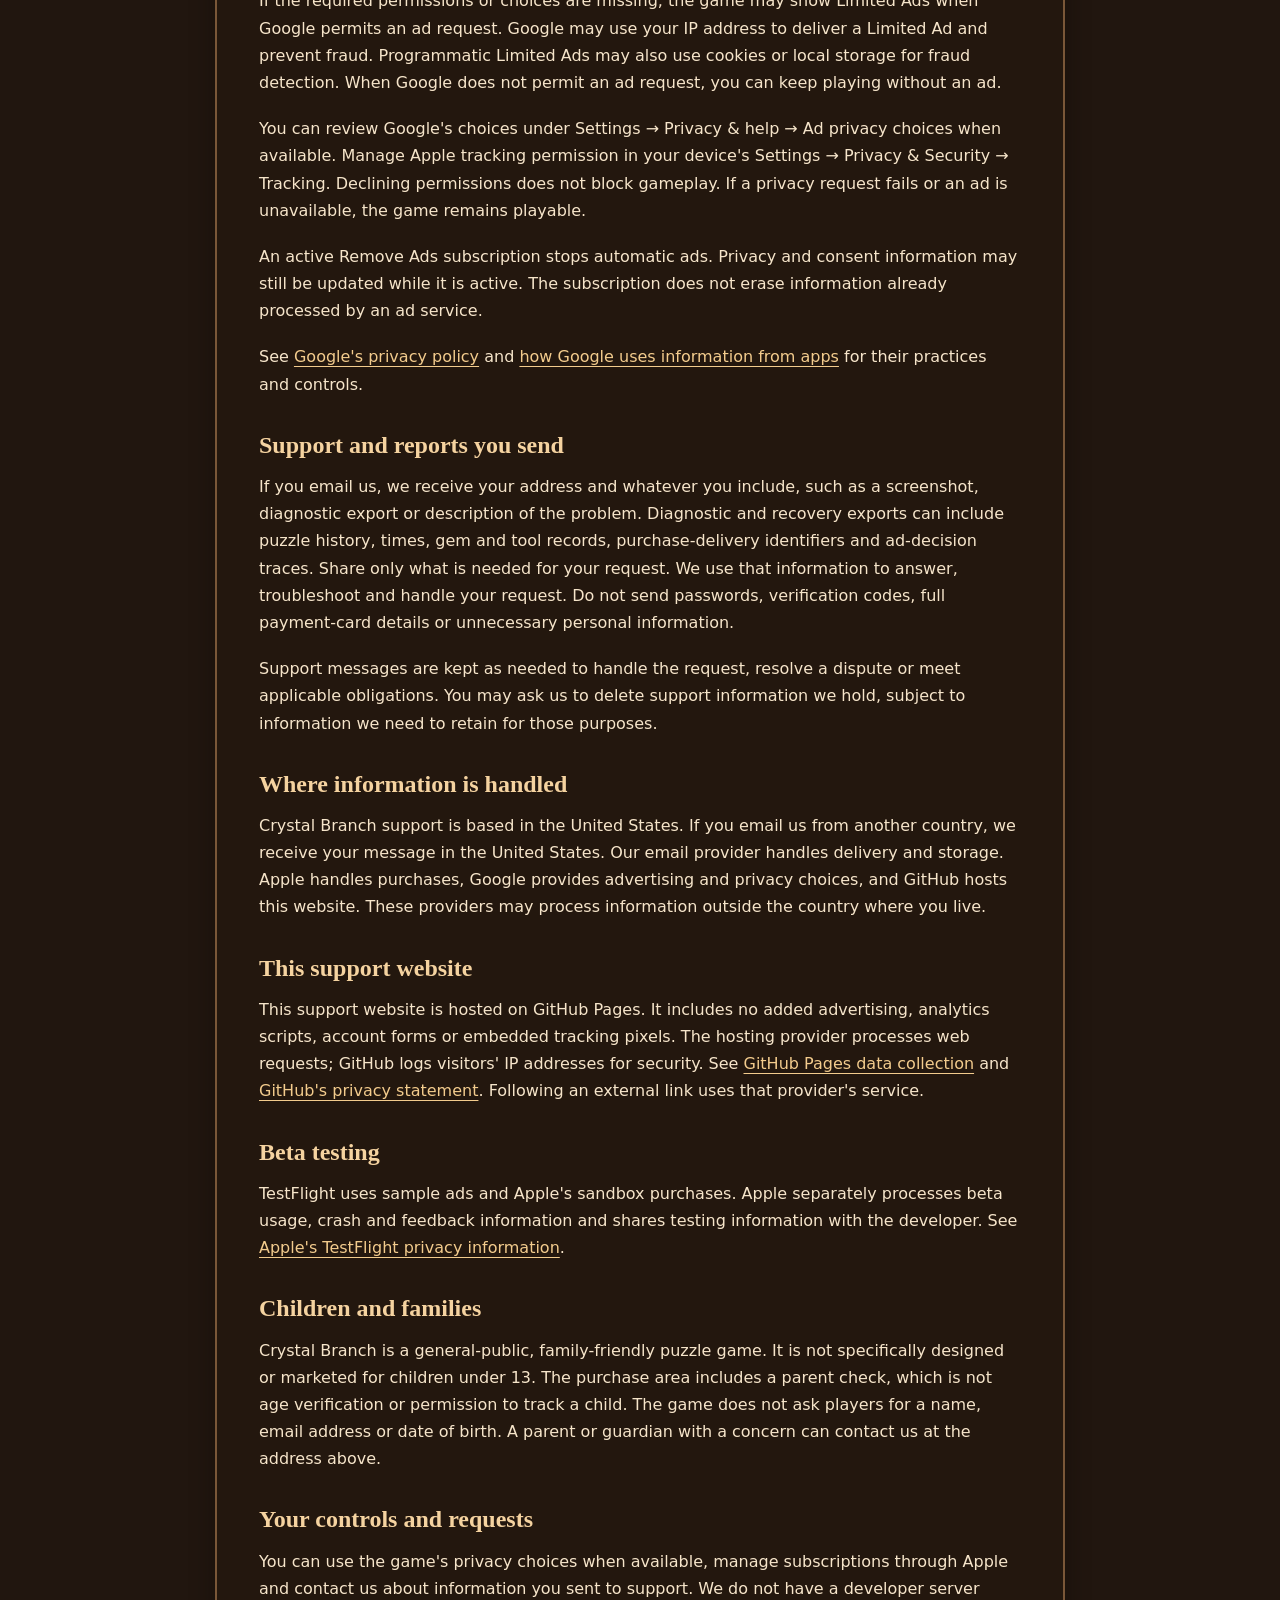
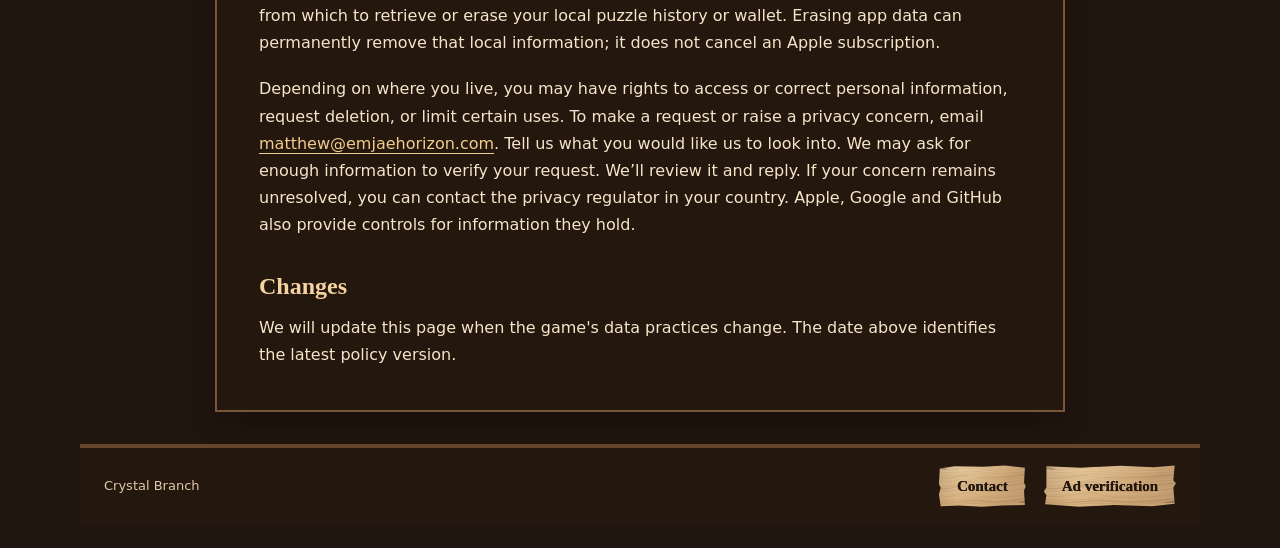
==== commit 129d8f58: "Publish shared Crystal Branch website and privacy wording for version 1.1" ====
--- a/privacy/index.html
+++ b/privacy/index.html
@@ -4,14 +4,14 @@
 <header class="site-header"><a class="brand" href="../"><img src="../assets/miner-icon.png" alt="" width="56" height="56"><span>Crystal Branch</span></a><nav aria-label="Main"><a href="../">Home</a><a href="../support/">Support</a><a href="../privacy/" aria-current="page">Privacy</a></nav></header>
 <main id="main" class="document-page"><div class="page-copy"><p class="kicker">Your play. Your choices.</p><h1>Privacy, in plain language.</h1>
     <p class="lead">Crystal Branch is operated by Matthew Roberts. Questions or requests: <a href="mailto:matthew@emjaehorizon.com?subject=Crystal%20Branch%20privacy">matthew@emjaehorizon.com</a>.</p>
-    <p class="date">Last updated November 19, 2026. Covers Crystal Branch's U.S. public release and private beta.</p>
+    <p class="date">Last updated November 25, 2026. This policy covers the Crystal Branch app wherever it is available, our private TestFlight beta and this support website.</p>
     <section><h2>Game data on your device</h2><p>The game stores puzzle progress, solutions, personal times, gem balance, tools, bonus records, sound settings and purchase-delivery records locally. The installed app also keeps a local native checkpoint to protect supported updates and interrupted gem delivery. That checkpoint is not an online backup.</p><p>There is no Crystal Branch login, developer-operated progress server or separate game analytics service. The game does not automatically send your puzzle history to the developer. Local diagnostic records can include moves, restarts, timing and ad events. If you choose to export and send a report, it contains the records shown in that export.</p><p>Transfer codes contain campaign progress and personal times, not the gem wallet. Share a code or report only when you intend to share those records. Reinstalling, clearing data or changing phones can lose local saves and consumable gems.</p></section>
     <section><h2>Apple purchases</h2><p>Apple processes payments and subscriptions. The app uses Apple's StoreKit service to verify products, transactions and the current ad-free entitlement. It records transaction identifiers and delivery information locally to prevent duplicate gem credits. We do not receive your full payment-card details from the game.</p><p>Remove Ads is a monthly subscription that removes automatic ads while active. Gem packs are consumable. Restore Purchases checks eligible ad-free ownership; it does not reissue consumable gems. <a href="https://www.apple.com/legal/privacy/" target="_blank" rel="noopener noreferrer">Apple's privacy policy</a> explains Apple's processing.</p></section>
-    <section><h2>Google advertising and consent</h2><p>The public release uses Google AdMob. Google's advertising and consent services can process device or app identifiers, an IP address and approximate location derived from it, ad views and interactions, other product interactions, crash information and performance diagnostics. This information can support ad delivery, measurement, fraud prevention and service operations. The game does not request access to your precise location.</p><p>Personalized ads are optional. Crystal Branch requests them only when both your Apple tracking permission and Google privacy choices allow them. With both permissions, Google and its advertising partners may use device identifiers and activity across apps and websites to personalize ads and measure their performance. All 300 puzzles stay free with either choice.</p><p>If you decline, you may still see Limited Ads. These do not use personal data to personalize ads, but Google may still process information such as your IP address to deliver ads and prevent fraud. Programmatic Limited Ads may also use cookies and local storage for fraud detection.</p><p>You can review Google's choices under Settings → Privacy &amp; help → Ad privacy choices when available. Manage Apple tracking permission in your device's Settings → Privacy &amp; Security → Tracking. Declining permissions does not block gameplay. If a privacy request fails or an ad is unavailable, the game remains playable.</p><p>An active Remove Ads subscription stops automatic ads. Privacy and consent information may still be updated while it is active. The subscription does not erase information already processed by an ad service.</p><p>See <a href="https://policies.google.com/privacy" target="_blank" rel="noopener noreferrer">Google's privacy policy</a> and <a href="https://policies.google.com/technologies/partner-sites" target="_blank" rel="noopener noreferrer">how Google uses information from apps</a> for their practices and controls.</p></section>
-    <section><h2>Support and reports you send</h2><p>If you email us, we receive your address and whatever you include, such as a screenshot, diagnostic export or description of the problem. Diagnostic and recovery exports can include puzzle history, times, gem and tool records, purchase-delivery identifiers and ad-decision traces. Share only what is needed for your request. We use that information to answer, troubleshoot and handle your request. Our email provider processes the message for delivery and storage. Do not send passwords, verification codes, full payment-card details or unnecessary personal information.</p><p>Support messages are kept as needed to handle the request, resolve a dispute or meet applicable obligations. You may ask us to delete support information we hold, subject to information we need to retain for those purposes.</p></section>
-    <section><h2>This support website</h2><p>This support website is hosted on GitHub Pages. It includes no added advertising, analytics scripts, account forms or embedded tracking pixels. The hosting provider processes web requests; GitHub logs visitors' IP addresses for security. See <a href="https://docs.github.com/en/pages/getting-started-with-github-pages/what-is-github-pages#data-collection" target="_blank" rel="noopener noreferrer">GitHub Pages data collection</a> and <a href="https://docs.github.com/en/site-policy/privacy-policies/github-general-privacy-statement" target="_blank" rel="noopener noreferrer">GitHub's privacy statement</a>. Following an external link uses that provider's service.</p></section>
+    <section><h2>Google advertising and consent</h2><p>The public release uses Google AdMob. Google's advertising and consent services can process device or app identifiers, an IP address and approximate location derived from it, ad views and interactions, other product interactions, crash information and performance diagnostics. This information can support ad delivery, measurement, fraud prevention and service operations. The game does not request access to your precise location.</p><p>You can play all 500 puzzles for free with any ad privacy choice. In this version, Crystal Branch requests personalized ads only when you allow tracking in Apple’s settings and Google reports that the required U.S. privacy choices allow personalized ads. In that case, Google and its advertising partners may use device identifiers and activity across apps and websites to personalize ads and measure their performance.</p><p>If the required permissions or choices are missing, the game may show Limited Ads when Google permits an ad request. Google may use your IP address to deliver a Limited Ad and prevent fraud. Programmatic Limited Ads may also use cookies or local storage for fraud detection. When Google does not permit an ad request, you can keep playing without an ad.</p><p>You can review Google's choices under Settings → Privacy &amp; help → Ad privacy choices when available. Manage Apple tracking permission in your device's Settings → Privacy &amp; Security → Tracking. Declining permissions does not block gameplay. If a privacy request fails or an ad is unavailable, the game remains playable.</p><p>An active Remove Ads subscription stops automatic ads. Privacy and consent information may still be updated while it is active. The subscription does not erase information already processed by an ad service.</p><p>See <a href="https://policies.google.com/privacy" target="_blank" rel="noopener noreferrer">Google's privacy policy</a> and <a href="https://policies.google.com/technologies/partner-sites" target="_blank" rel="noopener noreferrer">how Google uses information from apps</a> for their practices and controls.</p></section>
+    <section><h2>Support and reports you send</h2><p>If you email us, we receive your address and whatever you include, such as a screenshot, diagnostic export or description of the problem. Diagnostic and recovery exports can include puzzle history, times, gem and tool records, purchase-delivery identifiers and ad-decision traces. Share only what is needed for your request. We use that information to answer, troubleshoot and handle your request. Do not send passwords, verification codes, full payment-card details or unnecessary personal information.</p><p>Support messages are kept as needed to handle the request, resolve a dispute or meet applicable obligations. You may ask us to delete support information we hold, subject to information we need to retain for those purposes.</p></section>
+    <section><h2>Where information is handled</h2><p>Crystal Branch support is based in the United States. If you email us from another country, we receive your message in the United States. Our email provider handles delivery and storage. Apple handles purchases, Google provides advertising and privacy choices, and GitHub hosts this website. These providers may process information outside the country where you live.</p></section><section><h2>This support website</h2><p>This support website is hosted on GitHub Pages. It includes no added advertising, analytics scripts, account forms or embedded tracking pixels. The hosting provider processes web requests; GitHub logs visitors' IP addresses for security. See <a href="https://docs.github.com/en/pages/getting-started-with-github-pages/what-is-github-pages#data-collection" target="_blank" rel="noopener noreferrer">GitHub Pages data collection</a> and <a href="https://docs.github.com/en/site-policy/privacy-policies/github-general-privacy-statement" target="_blank" rel="noopener noreferrer">GitHub's privacy statement</a>. Following an external link uses that provider's service.</p></section>
     <section><h2>Beta testing</h2><p>TestFlight uses sample ads and Apple's sandbox purchases. Apple separately processes beta usage, crash and feedback information and shares testing information with the developer. See <a href="https://www.apple.com/legal/privacy/data/en/test-flight/" target="_blank" rel="noopener noreferrer">Apple's TestFlight privacy information</a>.</p></section>
     <section><h2>Children and families</h2><p>Crystal Branch is a general-public, family-friendly puzzle game. It is not specifically designed or marketed for children under 13. The purchase area includes a parent check, which is not age verification or permission to track a child. The game does not ask players for a name, email address or date of birth. A parent or guardian with a concern can contact us at the address above.</p></section>
-    <section><h2>Your controls and requests</h2><p>You can use the game's privacy choices when available, manage subscriptions through Apple and contact us about information you sent to support. We do not have a developer server from which to retrieve or erase your local puzzle history or wallet. Erasing app data can permanently remove that local information; it does not cancel an Apple subscription.</p><p>Depending on where you live, you may have rights to request access, correction or deletion, or to limit certain uses. Email us to make a request. We may need reasonable information to verify it. We cannot promise to retrieve or erase information held independently by Apple, Google or your hosting provider; their own controls and policies also apply.</p></section>
+    <section><h2>Your controls and requests</h2><p>You can use the game's privacy choices when available, manage subscriptions through Apple and contact us about information you sent to support. We do not have a developer server from which to retrieve or erase your local puzzle history or wallet. Erasing app data can permanently remove that local information; it does not cancel an Apple subscription.</p><p>Depending on where you live, you may have rights to access or correct personal information, request deletion, or limit certain uses. To make a request or raise a privacy concern, email <a href="mailto:matthew@emjaehorizon.com">matthew@emjaehorizon.com</a>. Tell us what you would like us to look into. We may ask for enough information to verify your request. We’ll review it and reply. If your concern remains unresolved, you can contact the privacy regulator in your country. Apple, Google and GitHub also provide controls for information they hold.</p></section>
     <section><h2>Changes</h2><p>We will update this page when the game's data practices change. The date above identifies the latest policy version.</p></section></div></main>
 <footer><span>Crystal Branch</span><a href="mailto:matthew@emjaehorizon.com">Contact</a><a href="../app-ads.txt">Ad verification</a></footer></body></html>
